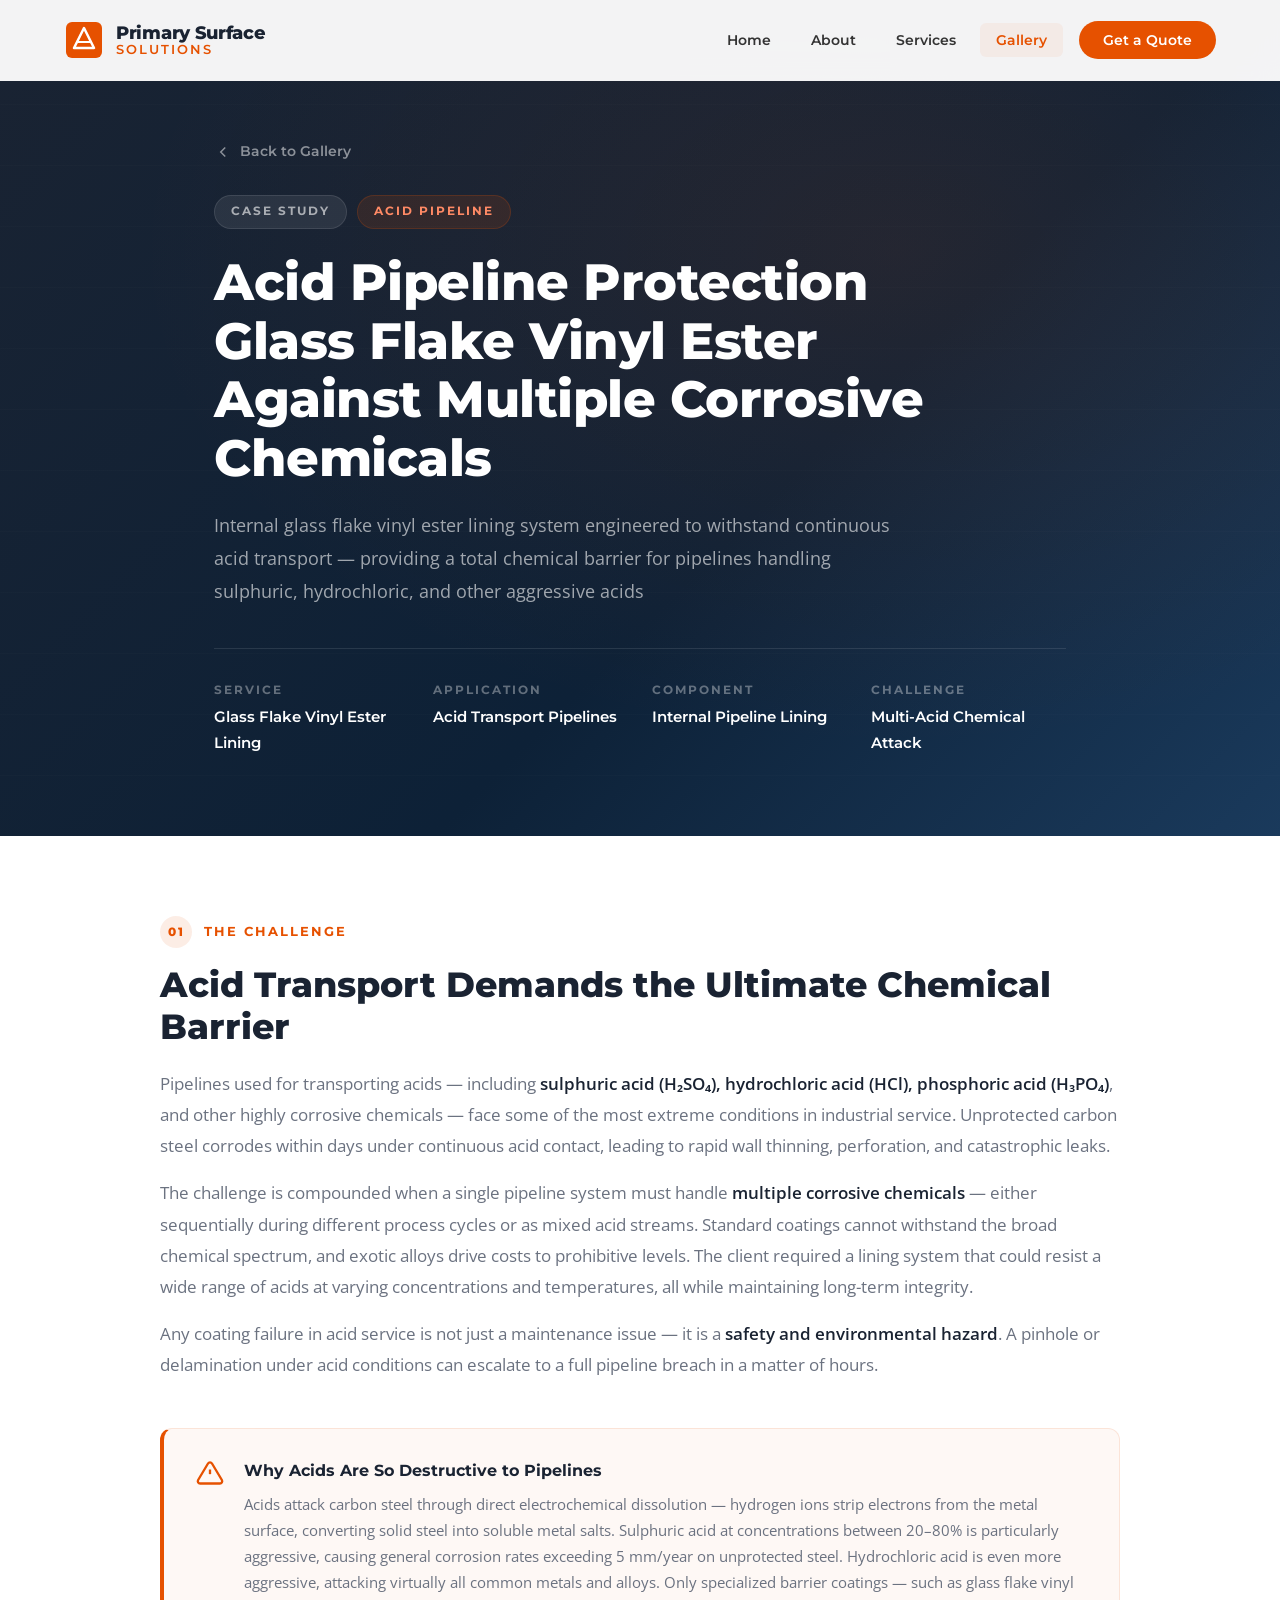
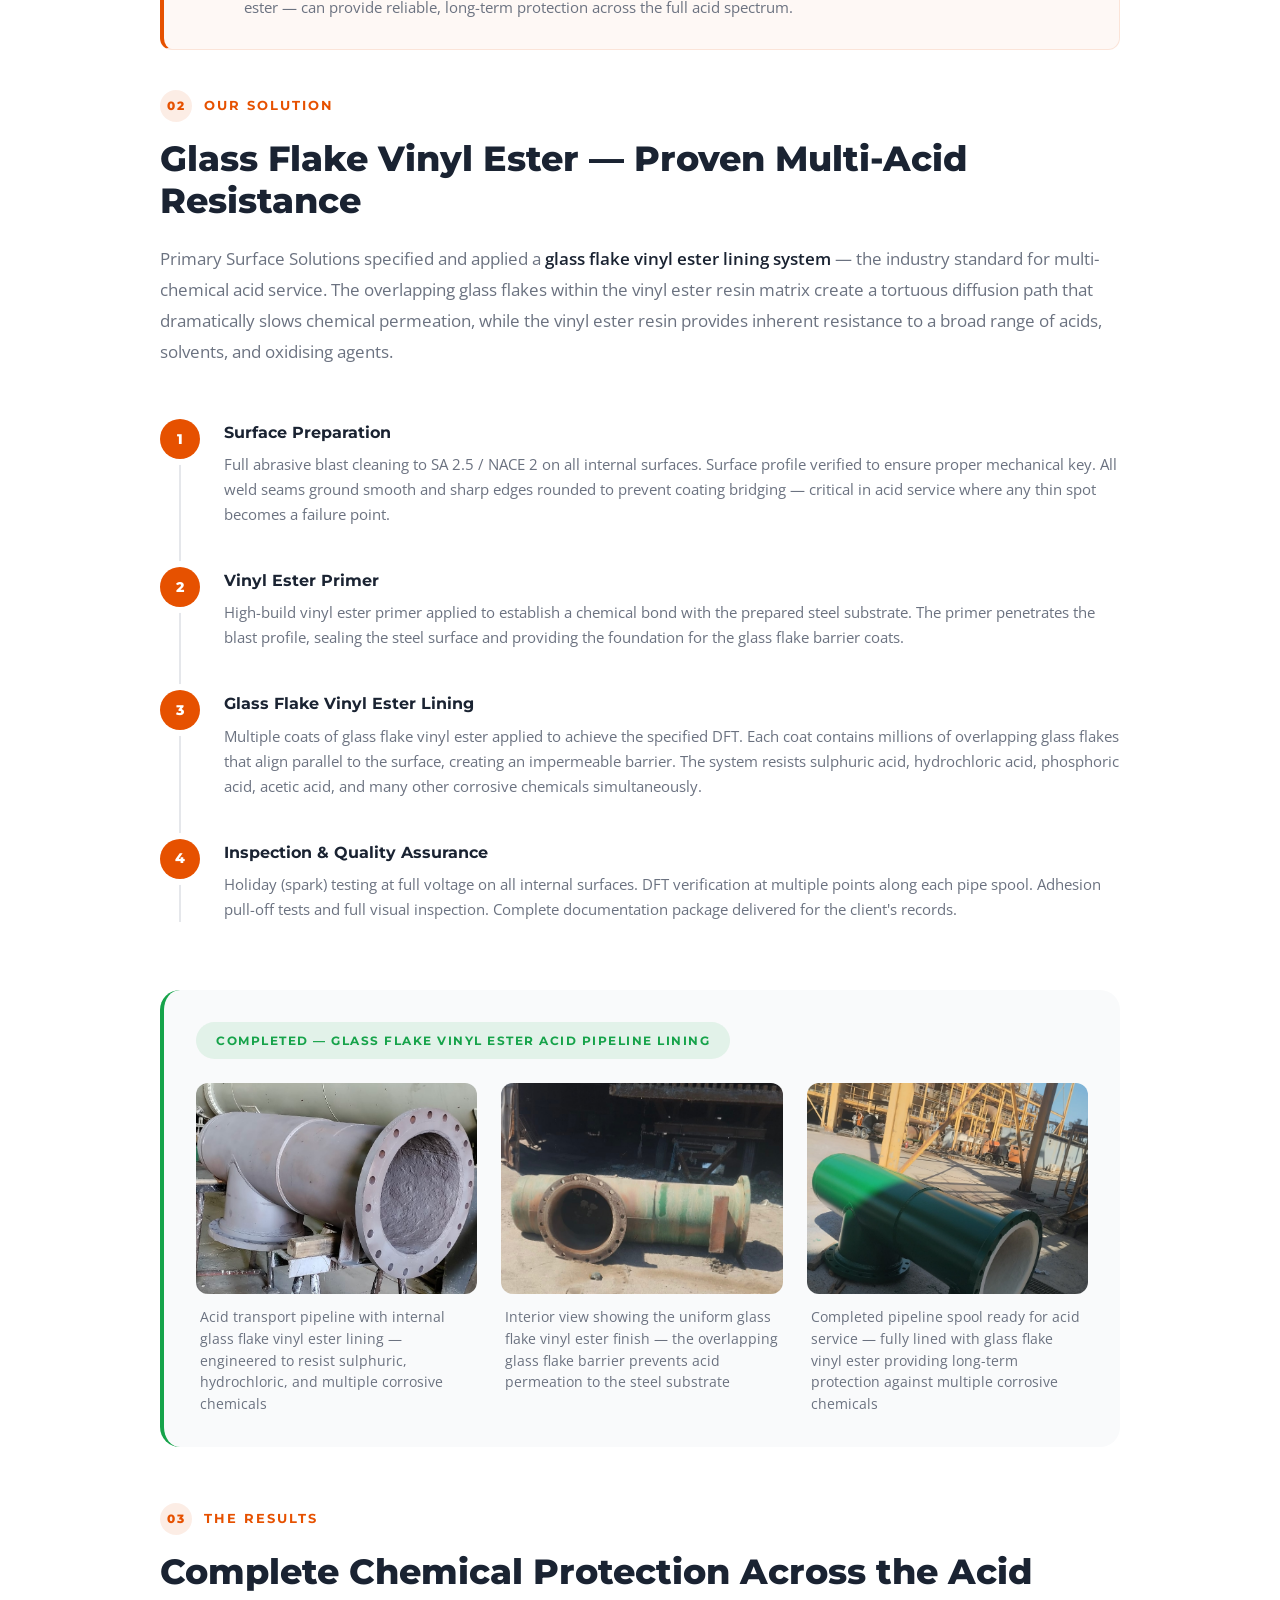
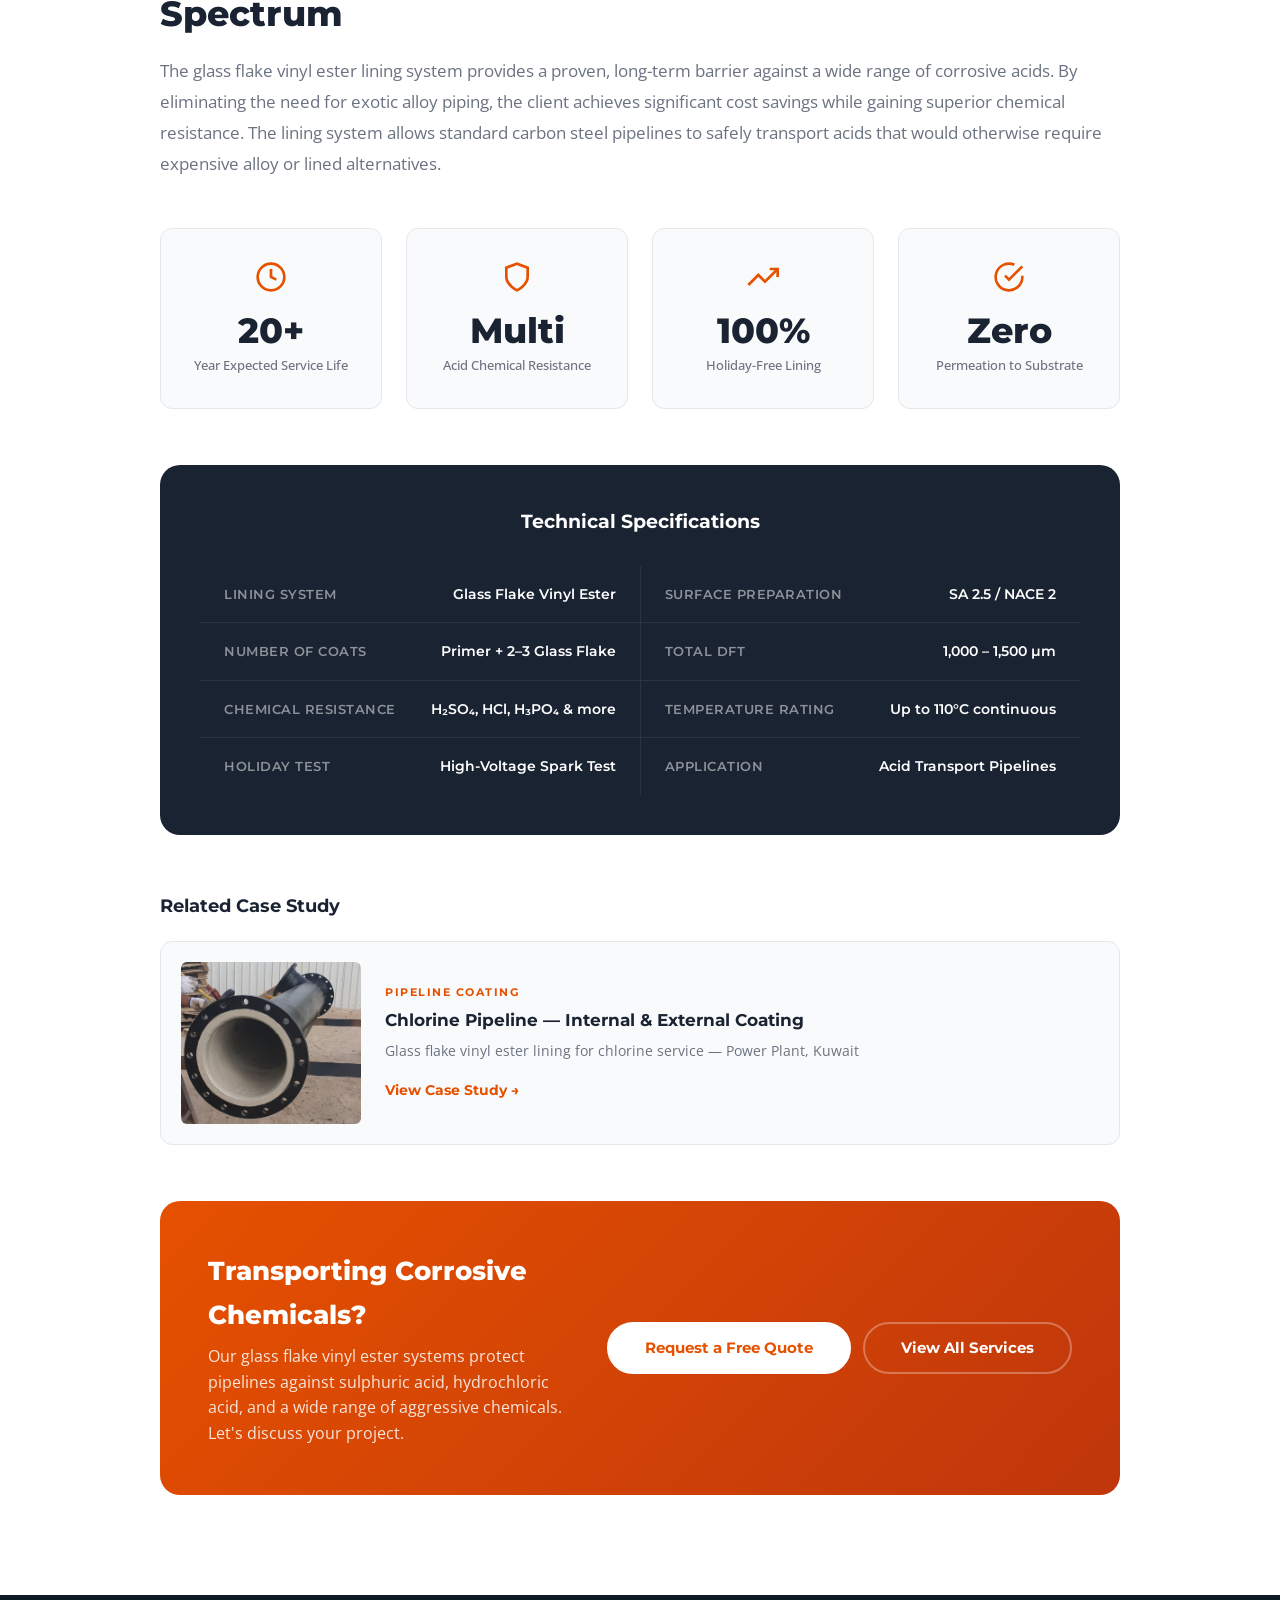
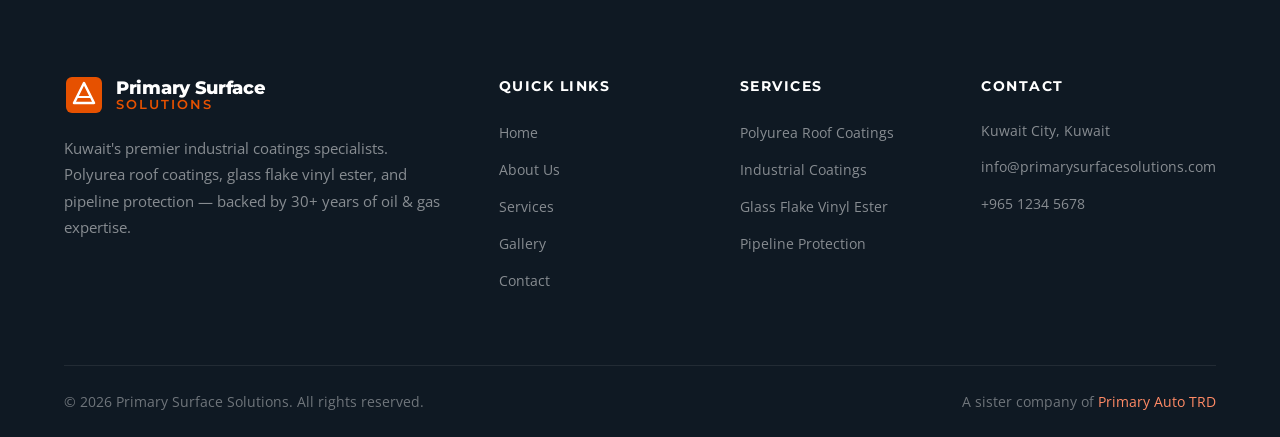
==== case-study-acid-pipeline.html @ 52042143 "feat: Add acid pipeline case study — GFVE vs multiple corrosive chemicals New case study page for gl" ====
<!DOCTYPE html>
<html lang="en">
<head>
    <meta charset="UTF-8">
    <meta name="viewport" content="width=device-width, initial-scale=1.0">
    <meta name="description" content="Case Study: Glass Flake Vinyl Ester lining for acid transport pipelines — protection against multiple corrosive chemicals by Primary Surface Solutions.">
    <title>Case Study: Acid Pipeline — Glass Flake Vinyl Ester | Primary Surface Solutions</title>
    <link rel="preconnect" href="https://fonts.googleapis.com">
    <link rel="preconnect" href="https://fonts.gstatic.com" crossorigin>
    <link href="https://fonts.googleapis.com/css2?family=Montserrat:wght@400;600;700;800&family=Open+Sans:wght@400;500;600&display=swap" rel="stylesheet">
    <link rel="stylesheet" href="css/style.css">
    <link rel="stylesheet" href="css/case-study.css">
</head>
<body>

    <!-- ========== NAVIGATION ========== -->
    <header id="header" class="header header--scrolled">
        <div class="container header__inner">
            <a href="index.html" class="logo" aria-label="Primary Surface Solutions Home">
                <svg class="logo__icon" viewBox="0 0 40 40" width="40" height="40" xmlns="http://www.w3.org/2000/svg">
                    <rect x="2" y="2" width="36" height="36" rx="6" fill="#E65100"/>
                    <path d="M10 28 L20 8 L30 28 Z" fill="none" stroke="#fff" stroke-width="2.5" stroke-linejoin="round"/>
                    <line x1="14" y1="22" x2="26" y2="22" stroke="#fff" stroke-width="2"/>
                </svg>
                <div class="logo__text">
                    <span class="logo__name">Primary Surface</span>
                    <span class="logo__tagline">Solutions</span>
                </div>
            </a>
            <nav class="nav" id="nav" aria-label="Main navigation">
                <ul class="nav__list">
                    <li><a href="index.html" class="nav__link">Home</a></li>
                    <li><a href="index.html#about" class="nav__link">About</a></li>
                    <li><a href="index.html#services" class="nav__link">Services</a></li>
                    <li><a href="index.html#gallery" class="nav__link active">Gallery</a></li>
                    <li><a href="index.html#contact" class="nav__link nav__link--cta">Get a Quote</a></li>
                </ul>
            </nav>
            <button class="hamburger" id="hamburger" aria-label="Toggle navigation" aria-expanded="false">
                <span></span><span></span><span></span>
            </button>
        </div>
    </header>

    <!-- ========== CASE STUDY HERO ========== -->
    <section class="cs-hero">
        <div class="cs-hero__overlay"></div>
        <div class="container cs-hero__content">
            <a href="index.html#gallery" class="cs-hero__back">
                <svg viewBox="0 0 24 24" width="18" height="18" fill="none" stroke="currentColor" stroke-width="2"><polyline points="15 18 9 12 15 6"/></svg>
                Back to Gallery
            </a>
            <div class="cs-hero__meta">
                <span class="cs-hero__tag">Case Study</span>
                <span class="cs-hero__tag cs-hero__tag--accent">Acid Pipeline</span>
            </div>
            <h1 class="cs-hero__title">Acid Pipeline Protection<br>Glass Flake Vinyl Ester<br>Against Multiple Corrosive Chemicals</h1>
            <p class="cs-hero__subtitle">Internal glass flake vinyl ester lining system engineered to withstand continuous acid transport — providing a total chemical barrier for pipelines handling sulphuric, hydrochloric, and other aggressive acids</p>
            <div class="cs-hero__details">
                <div class="cs-hero__detail">
                    <span class="cs-hero__detail-label">Service</span>
                    <span class="cs-hero__detail-value">Glass Flake Vinyl Ester Lining</span>
                </div>
                <div class="cs-hero__detail">
                    <span class="cs-hero__detail-label">Application</span>
                    <span class="cs-hero__detail-value">Acid Transport Pipelines</span>
                </div>
                <div class="cs-hero__detail">
                    <span class="cs-hero__detail-label">Component</span>
                    <span class="cs-hero__detail-value">Internal Pipeline Lining</span>
                </div>
                <div class="cs-hero__detail">
                    <span class="cs-hero__detail-label">Challenge</span>
                    <span class="cs-hero__detail-value">Multi-Acid Chemical Attack</span>
                </div>
            </div>
        </div>
    </section>

    <!-- ========== CASE STUDY CONTENT ========== -->
    <section class="cs-section">
        <div class="container">
            <div class="cs-content">

                <!-- Challenge -->
                <div class="cs-block">
                    <div class="cs-block__label">
                        <span class="cs-block__number">01</span>
                        The Challenge
                    </div>
                    <h2 class="cs-block__title">Acid Transport Demands the Ultimate Chemical Barrier</h2>
                    <p class="cs-block__text">Pipelines used for transporting acids — including <strong>sulphuric acid (H₂SO₄), hydrochloric acid (HCl), phosphoric acid (H₃PO₄)</strong>, and other highly corrosive chemicals — face some of the most extreme conditions in industrial service. Unprotected carbon steel corrodes within days under continuous acid contact, leading to rapid wall thinning, perforation, and catastrophic leaks.</p>
                    <p class="cs-block__text">The challenge is compounded when a single pipeline system must handle <strong>multiple corrosive chemicals</strong> — either sequentially during different process cycles or as mixed acid streams. Standard coatings cannot withstand the broad chemical spectrum, and exotic alloys drive costs to prohibitive levels. The client required a lining system that could resist a wide range of acids at varying concentrations and temperatures, all while maintaining long-term integrity.</p>
                    <p class="cs-block__text">Any coating failure in acid service is not just a maintenance issue — it is a <strong>safety and environmental hazard</strong>. A pinhole or delamination under acid conditions can escalate to a full pipeline breach in a matter of hours.</p>
                </div>

                <!-- Callout -->
                <div class="cs-callout">
                    <div class="cs-callout__icon">
                        <svg viewBox="0 0 24 24" width="28" height="28" fill="none" stroke="#E65100" stroke-width="2">
                            <path d="M10.29 3.86L1.82 18a2 2 0 0 0 1.71 3h16.94a2 2 0 0 0 1.71-3L13.71 3.86a2 2 0 0 0-3.42 0z"/>
                            <line x1="12" y1="9" x2="12" y2="13"/><line x1="12" y1="17" x2="12.01" y2="17"/>
                        </svg>
                    </div>
                    <div>
                        <strong>Why Acids Are So Destructive to Pipelines</strong>
                        <p>Acids attack carbon steel through direct electrochemical dissolution — hydrogen ions strip electrons from the metal surface, converting solid steel into soluble metal salts. Sulphuric acid at concentrations between 20–80% is particularly aggressive, causing general corrosion rates exceeding 5 mm/year on unprotected steel. Hydrochloric acid is even more aggressive, attacking virtually all common metals and alloys. Only specialized barrier coatings — such as glass flake vinyl ester — can provide reliable, long-term protection across the full acid spectrum.</p>
                    </div>
                </div>

                <!-- Solution -->
                <div class="cs-block">
                    <div class="cs-block__label">
                        <span class="cs-block__number">02</span>
                        Our Solution
                    </div>
                    <h2 class="cs-block__title">Glass Flake Vinyl Ester — Proven Multi-Acid Resistance</h2>
                    <p class="cs-block__text">Primary Surface Solutions specified and applied a <strong>glass flake vinyl ester lining system</strong> — the industry standard for multi-chemical acid service. The overlapping glass flakes within the vinyl ester resin matrix create a tortuous diffusion path that dramatically slows chemical permeation, while the vinyl ester resin provides inherent resistance to a broad range of acids, solvents, and oxidising agents.</p>

                    <div class="cs-process">
                        <div class="cs-process__step">
                            <div class="cs-process__number">1</div>
                            <div>
                                <h4>Surface Preparation</h4>
                                <p>Full abrasive blast cleaning to SA 2.5 / NACE 2 on all internal surfaces. Surface profile verified to ensure proper mechanical key. All weld seams ground smooth and sharp edges rounded to prevent coating bridging — critical in acid service where any thin spot becomes a failure point.</p>
                            </div>
                        </div>
                        <div class="cs-process__step">
                            <div class="cs-process__number">2</div>
                            <div>
                                <h4>Vinyl Ester Primer</h4>
                                <p>High-build vinyl ester primer applied to establish a chemical bond with the prepared steel substrate. The primer penetrates the blast profile, sealing the steel surface and providing the foundation for the glass flake barrier coats.</p>
                            </div>
                        </div>
                        <div class="cs-process__step">
                            <div class="cs-process__number">3</div>
                            <div>
                                <h4>Glass Flake Vinyl Ester Lining</h4>
                                <p>Multiple coats of glass flake vinyl ester applied to achieve the specified DFT. Each coat contains millions of overlapping glass flakes that align parallel to the surface, creating an impermeable barrier. The system resists sulphuric acid, hydrochloric acid, phosphoric acid, acetic acid, and many other corrosive chemicals simultaneously.</p>
                            </div>
                        </div>
                        <div class="cs-process__step">
                            <div class="cs-process__number">4</div>
                            <div>
                                <h4>Inspection &amp; Quality Assurance</h4>
                                <p>Holiday (spark) testing at full voltage on all internal surfaces. DFT verification at multiple points along each pipe spool. Adhesion pull-off tests and full visual inspection. Complete documentation package delivered for the client's records.</p>
                            </div>
                        </div>
                    </div>
                </div>

                <!-- Project Photos -->
                <div class="cs-photos cs-photos--after">
                    <div class="cs-photos__header">
                        <span class="cs-photos__badge cs-photos__badge--after">Completed — Glass Flake Vinyl Ester Acid Pipeline Lining</span>
                    </div>
                    <div class="cs-photos__grid cs-photos__grid--3">
                        <figure class="cs-photo">
                            <div class="cs-photo__frame">
                                <img src="images/APL1.jpeg" alt="Acid pipeline with internal glass flake vinyl ester lining for multi-acid chemical transport" loading="lazy">
                            </div>
                            <figcaption>Acid transport pipeline with internal glass flake vinyl ester lining — engineered to resist sulphuric, hydrochloric, and multiple corrosive chemicals</figcaption>
                        </figure>
                        <figure class="cs-photo">
                            <div class="cs-photo__frame">
                                <img src="images/APL2.jpeg" alt="Interior view of acid pipeline showing uniform glass flake vinyl ester coating coverage" loading="lazy">
                            </div>
                            <figcaption>Interior view showing the uniform glass flake vinyl ester finish — the overlapping glass flake barrier prevents acid permeation to the steel substrate</figcaption>
                        </figure>
                        <figure class="cs-photo">
                            <div class="cs-photo__frame">
                                <img src="images/APL3.jpeg" alt="Completed acid pipeline spool with glass flake vinyl ester lining ready for service" loading="lazy">
                            </div>
                            <figcaption>Completed pipeline spool ready for acid service — fully lined with glass flake vinyl ester providing long-term protection against multiple corrosive chemicals</figcaption>
                        </figure>
                    </div>
                </div>

                <!-- Results -->
                <div class="cs-block">
                    <div class="cs-block__label">
                        <span class="cs-block__number">03</span>
                        The Results
                    </div>
                    <h2 class="cs-block__title">Complete Chemical Protection Across the Acid Spectrum</h2>
                    <p class="cs-block__text">The glass flake vinyl ester lining system provides a proven, long-term barrier against a wide range of corrosive acids. By eliminating the need for exotic alloy piping, the client achieves significant cost savings while gaining superior chemical resistance. The lining system allows standard carbon steel pipelines to safely transport acids that would otherwise require expensive alloy or lined alternatives.</p>
                </div>

                <div class="cs-results">
                    <div class="cs-result">
                        <div class="cs-result__icon">
                            <svg viewBox="0 0 24 24" width="32" height="32" fill="none" stroke="#E65100" stroke-width="2">
                                <circle cx="12" cy="12" r="10"/><polyline points="12 6 12 12 16 14"/>
                            </svg>
                        </div>
                        <div class="cs-result__number">20+</div>
                        <div class="cs-result__label">Year Expected Service Life</div>
                    </div>
                    <div class="cs-result">
                        <div class="cs-result__icon">
                            <svg viewBox="0 0 24 24" width="32" height="32" fill="none" stroke="#E65100" stroke-width="2">
                                <path d="M12 22s8-4 8-10V5l-8-3-8 3v7c0 6 8 10 8 10z"/>
                            </svg>
                        </div>
                        <div class="cs-result__number">Multi</div>
                        <div class="cs-result__label">Acid Chemical Resistance</div>
                    </div>
                    <div class="cs-result">
                        <div class="cs-result__icon">
                            <svg viewBox="0 0 24 24" width="32" height="32" fill="none" stroke="#E65100" stroke-width="2">
                                <polyline points="23 6 13.5 15.5 8.5 10.5 1 18"/><polyline points="17 6 23 6 23 12"/>
                            </svg>
                        </div>
                        <div class="cs-result__number">100%</div>
                        <div class="cs-result__label">Holiday-Free Lining</div>
                    </div>
                    <div class="cs-result">
                        <div class="cs-result__icon">
                            <svg viewBox="0 0 24 24" width="32" height="32" fill="none" stroke="#E65100" stroke-width="2">
                                <path d="M22 11.08V12a10 10 0 1 1-5.93-9.14"/><polyline points="22 4 12 14.01 9 11.01"/>
                            </svg>
                        </div>
                        <div class="cs-result__number">Zero</div>
                        <div class="cs-result__label">Permeation to Substrate</div>
                    </div>
                </div>

                <!-- Technical Specs -->
                <div class="cs-specs">
                    <h3 class="cs-specs__title">Technical Specifications</h3>
                    <div class="cs-specs__grid">
                        <div class="cs-specs__item">
                            <span class="cs-specs__label">Lining System</span>
                            <span class="cs-specs__value">Glass Flake Vinyl Ester</span>
                        </div>
                        <div class="cs-specs__item">
                            <span class="cs-specs__label">Surface Preparation</span>
                            <span class="cs-specs__value">SA 2.5 / NACE 2</span>
                        </div>
                        <div class="cs-specs__item">
                            <span class="cs-specs__label">Number of Coats</span>
                            <span class="cs-specs__value">Primer + 2–3 Glass Flake</span>
                        </div>
                        <div class="cs-specs__item">
                            <span class="cs-specs__label">Total DFT</span>
                            <span class="cs-specs__value">1,000 – 1,500 μm</span>
                        </div>
                        <div class="cs-specs__item">
                            <span class="cs-specs__label">Chemical Resistance</span>
                            <span class="cs-specs__value">H₂SO₄, HCl, H₃PO₄ &amp; more</span>
                        </div>
                        <div class="cs-specs__item">
                            <span class="cs-specs__label">Temperature Rating</span>
                            <span class="cs-specs__value">Up to 110°C continuous</span>
                        </div>
                        <div class="cs-specs__item">
                            <span class="cs-specs__label">Holiday Test</span>
                            <span class="cs-specs__value">High-Voltage Spark Test</span>
                        </div>
                        <div class="cs-specs__item">
                            <span class="cs-specs__label">Application</span>
                            <span class="cs-specs__value">Acid Transport Pipelines</span>
                        </div>
                    </div>
                </div>

                <!-- Related Case Study -->
                <div class="cs-related">
                    <h3 class="cs-related__title">Related Case Study</h3>
                    <a href="case-study-chlorine-pipeline.html" class="cs-related__card">
                        <div class="cs-related__image">
                            <img src="images/PL1.jpeg" alt="Chlorine Pipeline case study" loading="lazy">
                        </div>
                        <div class="cs-related__info">
                            <span class="cs-related__tag">Pipeline Coating</span>
                            <h4>Chlorine Pipeline — Internal &amp; External Coating</h4>
                            <p>Glass flake vinyl ester lining for chlorine service — Power Plant, Kuwait</p>
                            <span class="gallery__read-more">View Case Study →</span>
                        </div>
                    </a>
                </div>

                <!-- CTA -->
                <div class="cs-cta">
                    <div class="cs-cta__content">
                        <h3>Transporting Corrosive Chemicals?</h3>
                        <p>Our glass flake vinyl ester systems protect pipelines against sulphuric acid, hydrochloric acid, and a wide range of aggressive chemicals. Let's discuss your project.</p>
                    </div>
                    <div class="cs-cta__actions">
                        <a href="index.html#contact" class="btn btn--primary">Request a Free Quote</a>
                        <a href="index.html#services" class="btn btn--outline-dark">View All Services</a>
                    </div>
                </div>

            </div>
        </div>
    </section>

    <!-- ========== FOOTER ========== -->
    <footer class="footer">
        <div class="container">
            <div class="footer__grid">
                <div class="footer__brand">
                    <a href="index.html" class="logo logo--light">
                        <svg class="logo__icon" viewBox="0 0 40 40" width="40" height="40" xmlns="http://www.w3.org/2000/svg">
                            <rect x="2" y="2" width="36" height="36" rx="6" fill="#E65100"/>
                            <path d="M10 28 L20 8 L30 28 Z" fill="none" stroke="#fff" stroke-width="2.5" stroke-linejoin="round"/>
                            <line x1="14" y1="22" x2="26" y2="22" stroke="#fff" stroke-width="2"/>
                        </svg>
                        <div class="logo__text">
                            <span class="logo__name">Primary Surface</span>
                            <span class="logo__tagline">Solutions</span>
                        </div>
                    </a>
                    <p class="footer__desc">Kuwait's premier industrial coatings specialists. Polyurea roof coatings, glass flake vinyl ester, and pipeline protection — backed by 30+ years of oil &amp; gas expertise.</p>
                </div>
                <div class="footer__links">
                    <h4 class="footer__heading">Quick Links</h4>
                    <ul>
                        <li><a href="index.html">Home</a></li>
                        <li><a href="index.html#about">About Us</a></li>
                        <li><a href="index.html#services">Services</a></li>
                        <li><a href="index.html#gallery">Gallery</a></li>
                        <li><a href="index.html#contact">Contact</a></li>
                    </ul>
                </div>
                <div class="footer__links">
                    <h4 class="footer__heading">Services</h4>
                    <ul>
                        <li><a href="index.html#services">Polyurea Roof Coatings</a></li>
                        <li><a href="index.html#services">Industrial Coatings</a></li>
                        <li><a href="index.html#services">Glass Flake Vinyl Ester</a></li>
                        <li><a href="index.html#services">Pipeline Protection</a></li>
                    </ul>
                </div>
                <div class="footer__links">
                    <h4 class="footer__heading">Contact</h4>
                    <ul>
                        <li>Kuwait City, Kuwait</li>
                        <li><a href="mailto:info@primarysurfacesolutions.com">info@primarysurfacesolutions.com</a></li>
                        <li><a href="tel:+96512345678">+965 1234 5678</a></li>
                    </ul>
                </div>
            </div>
            <div class="footer__bottom">
                <p>&copy; 2026 Primary Surface Solutions. All rights reserved.</p>
                <p>A sister company of <a href="https://primaryautotrd.com" target="_blank" rel="noopener">Primary Auto TRD</a></p>
            </div>
        </div>
    </footer>

    <button class="back-to-top" id="backToTop" aria-label="Back to top">
        <svg viewBox="0 0 24 24" width="24" height="24" fill="none" stroke="currentColor" stroke-width="2.5"><polyline points="18 15 12 9 6 15"/></svg>
    </button>

    <script src="js/main.js"></script>
    <script src="js/case-study.js"></script>
</body>
</html>
---- css/style.css ----
/* ============================================
   PRIMARY SURFACE SOLUTIONS — Main Stylesheet
   ============================================ */

/* ---------- CSS Custom Properties ---------- */
:root {
    --color-primary: #E65100;
    --color-primary-dark: #BF360C;
    --color-primary-light: #FF8A65;
    --color-dark: #1a2332;
    --color-dark-alt: #0f1923;
    --color-text: #333;
    --color-text-light: #6b7280;
    --color-white: #ffffff;
    --color-gray-50: #f9fafb;
    --color-gray-100: #f3f4f6;
    --color-gray-200: #e5e7eb;
    --color-gray-800: #1f2937;

    --font-heading: 'Montserrat', -apple-system, BlinkMacSystemFont, 'Segoe UI', sans-serif;
    --font-body: 'Open Sans', -apple-system, BlinkMacSystemFont, 'Segoe UI', sans-serif;

    --shadow-sm: 0 1px 3px rgba(0,0,0,0.08);
    --shadow-md: 0 4px 20px rgba(0,0,0,0.1);
    --shadow-lg: 0 10px 40px rgba(0,0,0,0.12);
    --shadow-xl: 0 20px 60px rgba(0,0,0,0.15);

    --radius-sm: 6px;
    --radius-md: 12px;
    --radius-lg: 20px;

    --transition: 0.3s cubic-bezier(0.4, 0, 0.2, 1);
}

/* ---------- Reset & Base ---------- */
*,
*::before,
*::after {
    margin: 0;
    padding: 0;
    box-sizing: border-box;
}

html {
    scroll-behavior: smooth;
    scroll-padding-top: 80px;
}

body {
    font-family: var(--font-body);
    color: var(--color-text);
    line-height: 1.7;
    background: var(--color-white);
    -webkit-font-smoothing: antialiased;
    -moz-osx-font-smoothing: grayscale;
}

img {
    max-width: 100%;
    display: block;
}

a {
    color: var(--color-primary);
    text-decoration: none;
    transition: color var(--transition);
}

a:hover {
    color: var(--color-primary-dark);
}

ul {
    list-style: none;
}

.container {
    max-width: 1200px;
    margin: 0 auto;
    padding: 0 24px;
}

.section {
    padding: 100px 0;
}

.section--dark {
    background: var(--color-dark);
    color: var(--color-white);
}

.section--gray {
    background: var(--color-gray-50);
}

/* ---------- Section Headers ---------- */
.section__label {
    font-family: var(--font-heading);
    font-size: 0.85rem;
    font-weight: 700;
    letter-spacing: 3px;
    text-transform: uppercase;
    color: var(--color-primary);
    margin-bottom: 12px;
}

.section__label--light {
    color: var(--color-primary-light);
}

.section__title {
    font-family: var(--font-heading);
    font-size: clamp(1.8rem, 4vw, 2.8rem);
    font-weight: 800;
    line-height: 1.2;
    color: var(--color-dark);
    margin-bottom: 16px;
}

.section__title--light {
    color: var(--color-white);
}

.section__desc {
    font-size: 1.1rem;
    color: var(--color-text-light);
    max-width: 600px;
}

.section__desc--light {
    color: rgba(255,255,255,0.7);
}

.section__header--center {
    text-align: center;
    margin-bottom: 60px;
}

.section__header--center .section__desc {
    margin: 0 auto;
}

/* ==========================================
   HEADER / NAVIGATION
   ========================================== */
.header {
    position: fixed;
    top: 0;
    left: 0;
    right: 0;
    z-index: 1000;
    background: rgba(255,255,255,0.95);
    backdrop-filter: blur(12px);
    -webkit-backdrop-filter: blur(12px);
    border-bottom: 1px solid transparent;
    transition: all var(--transition);
}

.header--scrolled {
    background: rgba(255,255,255,0.98);
    border-bottom-color: var(--color-gray-200);
    box-shadow: var(--shadow-sm);
}

.header__inner {
    display: flex;
    align-items: center;
    justify-content: space-between;
    height: 80px;
}

/* Logo */
.logo {
    display: flex;
    align-items: center;
    gap: 12px;
    text-decoration: none;
}

.logo__text {
    display: flex;
    flex-direction: column;
    line-height: 1.1;
}

.logo__name {
    font-family: var(--font-heading);
    font-weight: 800;
    font-size: 1.15rem;
    color: var(--color-dark);
    letter-spacing: -0.3px;
}

.logo__tagline {
    font-family: var(--font-heading);
    font-weight: 600;
    font-size: 0.8rem;
    color: var(--color-primary);
    letter-spacing: 2px;
    text-transform: uppercase;
}

.logo--light .logo__name {
    color: var(--color-white);
}

/* Nav */
.nav__list {
    display: flex;
    align-items: center;
    gap: 8px;
}

.nav__link {
    font-family: var(--font-heading);
    font-size: 0.88rem;
    font-weight: 600;
    color: var(--color-text);
    padding: 8px 16px;
    border-radius: var(--radius-sm);
    transition: all var(--transition);
}

.nav__link:hover,
.nav__link.active {
    color: var(--color-primary);
    background: rgba(230, 81, 0, 0.06);
}

.nav__link--cta {
    background: var(--color-primary);
    color: var(--color-white) !important;
    padding: 10px 24px;
    border-radius: 50px;
    margin-left: 8px;
}

.nav__link--cta:hover {
    background: var(--color-primary-dark);
    transform: translateY(-1px);
    box-shadow: 0 4px 16px rgba(230, 81, 0, 0.35);
}

/* Hamburger */
.hamburger {
    display: none;
    flex-direction: column;
    gap: 5px;
    background: none;
    border: none;
    cursor: pointer;
    padding: 8px;
    z-index: 1001;
}

.hamburger span {
    width: 24px;
    height: 2.5px;
    background: var(--color-dark);
    border-radius: 2px;
    transition: all var(--transition);
}

.hamburger.active span:nth-child(1) {
    transform: rotate(45deg) translate(5px, 5px);
}

.hamburger.active span:nth-child(2) {
    opacity: 0;
}

.hamburger.active span:nth-child(3) {
    transform: rotate(-45deg) translate(5px, -5px);
}

/* ==========================================
   HERO
   ========================================== */
.hero {
    position: relative;
    min-height: 100vh;
    display: flex;
    align-items: center;
    background:
        linear-gradient(135deg, var(--color-dark) 0%, #0d2137 50%, #1a3a5c 100%);
    overflow: hidden;
}

.hero::before {
    content: '';
    position: absolute;
    top: 0;
    left: 0;
    right: 0;
    bottom: 0;
    background:
        radial-gradient(ellipse at 20% 80%, rgba(230, 81, 0, 0.15) 0%, transparent 50%),
        radial-gradient(ellipse at 80% 20%, rgba(26, 58, 92, 0.3) 0%, transparent 50%);
    z-index: 1;
}

/* Geometric pattern overlay */
.hero__overlay {
    position: absolute;
    top: 0;
    left: 0;
    right: 0;
    bottom: 0;
    background-image:
        linear-gradient(30deg, rgba(255,255,255,0.02) 12%, transparent 12.5%, transparent 87%, rgba(255,255,255,0.02) 87.5%),
        linear-gradient(150deg, rgba(255,255,255,0.02) 12%, transparent 12.5%, transparent 87%, rgba(255,255,255,0.02) 87.5%),
        linear-gradient(30deg, rgba(255,255,255,0.02) 12%, transparent 12.5%, transparent 87%, rgba(255,255,255,0.02) 87.5%),
        linear-gradient(150deg, rgba(255,255,255,0.02) 12%, transparent 12.5%, transparent 87%, rgba(255,255,255,0.02) 87.5%);
    background-size: 80px 140px;
    background-position: 0 0, 0 0, 40px 70px, 40px 70px;
    z-index: 1;
}

.hero__content {
    position: relative;
    z-index: 2;
    padding: 120px 0 80px;
    max-width: 800px;
}

.hero__badge {
    display: inline-block;
    font-family: var(--font-heading);
    font-size: 0.78rem;
    font-weight: 700;
    letter-spacing: 2px;
    text-transform: uppercase;
    color: var(--color-primary-light);
    background: rgba(230, 81, 0, 0.12);
    padding: 8px 20px;
    border-radius: 50px;
    border: 1px solid rgba(230, 81, 0, 0.2);
    margin-bottom: 32px;
}

.hero__title {
    font-family: var(--font-heading);
    font-size: clamp(2.5rem, 6vw, 4.2rem);
    font-weight: 800;
    color: var(--color-white);
    line-height: 1.1;
    margin-bottom: 24px;
    letter-spacing: -1px;
}

.hero__subtitle {
    font-size: clamp(1rem, 2vw, 1.2rem);
    color: rgba(255,255,255,0.7);
    line-height: 1.8;
    margin-bottom: 40px;
    max-width: 600px;
}

.hero__actions {
    display: flex;
    gap: 16px;
    flex-wrap: wrap;
    margin-bottom: 60px;
}

.hero__stats {
    display: flex;
    gap: 48px;
    padding-top: 40px;
    border-top: 1px solid rgba(255,255,255,0.1);
}

.hero__stat {
    display: flex;
    flex-direction: column;
}

.hero__stat-number {
    font-family: var(--font-heading);
    font-size: 2.2rem;
    font-weight: 800;
    color: var(--color-primary-light);
}

.hero__stat-label {
    font-size: 0.85rem;
    color: rgba(255,255,255,0.5);
    font-weight: 500;
}

/* ==========================================
   BUTTONS
   ========================================== */
.btn {
    display: inline-flex;
    align-items: center;
    gap: 10px;
    font-family: var(--font-heading);
    font-size: 0.95rem;
    font-weight: 700;
    padding: 16px 36px;
    border: 2px solid transparent;
    border-radius: 50px;
    cursor: pointer;
    transition: all var(--transition);
    text-decoration: none;
    line-height: 1;
}

.btn--primary {
    background: var(--color-primary);
    color: var(--color-white);
    border-color: var(--color-primary);
}

.btn--primary:hover {
    background: var(--color-primary-dark);
    border-color: var(--color-primary-dark);
    color: var(--color-white);
    transform: translateY(-2px);
    box-shadow: 0 8px 30px rgba(230, 81, 0, 0.4);
}

.btn--outline {
    background: transparent;
    color: var(--color-white);
    border-color: rgba(255,255,255,0.3);
}

.btn--outline:hover {
    background: rgba(255,255,255,0.1);
    border-color: rgba(255,255,255,0.6);
    color: var(--color-white);
}

.btn--full {
    width: 100%;
    justify-content: center;
}

/* ==========================================
   ABOUT
   ========================================== */
.about__grid {
    display: grid;
    grid-template-columns: 1fr 1fr;
    gap: 80px;
    align-items: center;
}

.about__image-wrap {
    position: relative;
}

.about__image {
    width: 100%;
    aspect-ratio: 4/5;
    border-radius: var(--radius-lg);
    background:
        linear-gradient(135deg, #1a3a5c 0%, #0d2137 100%);
    background-size: cover;
    background-position: center;
    position: relative;
    overflow: hidden;
}

/* Decorative industrial pattern on the image */
.about__image::after {
    content: '';
    position: absolute;
    top: 0;
    left: 0;
    right: 0;
    bottom: 0;
    background:
        repeating-linear-gradient(
            0deg,
            transparent,
            transparent 20px,
            rgba(230, 81, 0, 0.05) 20px,
            rgba(230, 81, 0, 0.05) 21px
        ),
        repeating-linear-gradient(
            90deg,
            transparent,
            transparent 20px,
            rgba(230, 81, 0, 0.05) 20px,
            rgba(230, 81, 0, 0.05) 21px
        );
}

/* Oil rig silhouette via CSS */
.about__image::before {
    content: '';
    position: absolute;
    bottom: 0;
    left: 50%;
    transform: translateX(-50%);
    width: 80%;
    height: 60%;
    background:
        linear-gradient(to top, rgba(230, 81, 0, 0.1), transparent);
    z-index: 1;
}

.about__experience-badge {
    position: absolute;
    bottom: -20px;
    right: -20px;
    background: var(--color-primary);
    color: var(--color-white);
    padding: 24px;
    border-radius: var(--radius-md);
    text-align: center;
    box-shadow: var(--shadow-lg);
}

.about__experience-number {
    display: block;
    font-family: var(--font-heading);
    font-size: 2.5rem;
    font-weight: 800;
    line-height: 1;
}

.about__experience-text {
    font-size: 0.85rem;
    font-weight: 600;
    opacity: 0.9;
    line-height: 1.3;
}

.about__text {
    color: var(--color-text-light);
    margin-bottom: 16px;
    font-size: 1.02rem;
}

.about__features {
    display: grid;
    grid-template-columns: 1fr 1fr;
    gap: 16px;
    margin-top: 32px;
}

.about__feature {
    display: flex;
    align-items: center;
    gap: 10px;
    font-family: var(--font-heading);
    font-size: 0.88rem;
    font-weight: 600;
    color: var(--color-dark);
}

/* ==========================================
   SERVICES
   ========================================== */
.services__grid {
    display: grid;
    grid-template-columns: repeat(2, 1fr);
    gap: 32px;
}

.service-card {
    background: rgba(255,255,255,0.05);
    border: 1px solid rgba(255,255,255,0.08);
    border-radius: var(--radius-md);
    padding: 40px;
    transition: all var(--transition);
    position: relative;
    overflow: hidden;
}

.service-card::before {
    content: '';
    position: absolute;
    top: 0;
    left: 0;
    right: 0;
    height: 3px;
    background: var(--color-primary);
    transform: scaleX(0);
    transform-origin: left;
    transition: transform var(--transition);
}

.service-card:hover {
    background: rgba(255,255,255,0.08);
    border-color: rgba(230, 81, 0, 0.2);
    transform: translateY(-4px);
    box-shadow: 0 20px 40px rgba(0,0,0,0.3);
}

.service-card:hover::before {
    transform: scaleX(1);
}

.service-card--featured {
    background: rgba(230, 81, 0, 0.08);
    border-color: rgba(230, 81, 0, 0.2);
}

.service-card__badge {
    position: absolute;
    top: 16px;
    right: 16px;
    font-family: var(--font-heading);
    font-size: 0.7rem;
    font-weight: 700;
    letter-spacing: 1px;
    text-transform: uppercase;
    background: var(--color-primary);
    color: var(--color-white);
    padding: 4px 14px;
    border-radius: 50px;
}

.service-card__icon {
    margin-bottom: 24px;
}

.service-card__title {
    font-family: var(--font-heading);
    font-size: 1.35rem;
    font-weight: 700;
    color: var(--color-white);
    margin-bottom: 16px;
}

.service-card__text {
    font-size: 0.95rem;
    color: rgba(255,255,255,0.65);
    margin-bottom: 20px;
    line-height: 1.7;
}

.service-card__list {
    display: flex;
    flex-direction: column;
    gap: 8px;
}

.service-card__list li {
    font-size: 0.88rem;
    color: rgba(255,255,255,0.7);
    padding-left: 20px;
    position: relative;
}

.service-card__list li::before {
    content: '';
    position: absolute;
    left: 0;
    top: 8px;
    width: 8px;
    height: 8px;
    border-radius: 50%;
    background: var(--color-primary);
}

/* ==========================================
   WHY CHOOSE US
   ========================================== */
.why__grid {
    display: grid;
    grid-template-columns: repeat(3, 1fr);
    gap: 32px;
}

.why__card {
    padding: 36px;
    border-radius: var(--radius-md);
    background: var(--color-white);
    border: 1px solid var(--color-gray-200);
    transition: all var(--transition);
}

.why__card:hover {
    border-color: var(--color-primary);
    box-shadow: var(--shadow-lg);
    transform: translateY(-4px);
}

.why__number {
    font-family: var(--font-heading);
    font-size: 3rem;
    font-weight: 800;
    color: var(--color-gray-100);
    line-height: 1;
    margin-bottom: 16px;
    transition: color var(--transition);
}

.why__card:hover .why__number {
    color: rgba(230, 81, 0, 0.15);
}

.why__card-title {
    font-family: var(--font-heading);
    font-size: 1.1rem;
    font-weight: 700;
    color: var(--color-dark);
    margin-bottom: 12px;
}

.why__card p {
    color: var(--color-text-light);
    font-size: 0.92rem;
    line-height: 1.7;
}

/* ==========================================
   GALLERY
   ========================================== */
.gallery__filters {
    display: flex;
    justify-content: center;
    gap: 12px;
    margin-bottom: 40px;
    flex-wrap: wrap;
}

.gallery__filter {
    font-family: var(--font-heading);
    font-size: 0.85rem;
    font-weight: 600;
    padding: 10px 24px;
    border: 2px solid var(--color-gray-200);
    border-radius: 50px;
    background: var(--color-white);
    color: var(--color-text-light);
    cursor: pointer;
    transition: all var(--transition);
}

.gallery__filter:hover,
.gallery__filter.active {
    border-color: var(--color-primary);
    color: var(--color-primary);
    background: rgba(230, 81, 0, 0.05);
}

.gallery__grid {
    display: grid;
    grid-template-columns: repeat(3, 1fr);
    gap: 24px;
}

.gallery__item {
    border-radius: var(--radius-md);
    overflow: hidden;
    background: var(--color-white);
    box-shadow: var(--shadow-sm);
    transition: all var(--transition);
    cursor: pointer;
}

.gallery__item:hover {
    transform: translateY(-6px);
    box-shadow: var(--shadow-lg);
}

.gallery__image {
    width: 100%;
    aspect-ratio: 4/3;
    background-size: cover;
    background-position: center;
    transition: transform 0.6s ease;
}

.gallery__item:hover .gallery__image {
    transform: scale(1.05);
}

/* Gallery placeholder images — industrial themed gradients */
.gallery__image--1 {
    background:
        linear-gradient(135deg, #1a3a5c 0%, #2d5a87 40%, #e65100 100%);
    background-image:
        radial-gradient(circle at 30% 60%, rgba(230,81,0,0.2) 0%, transparent 50%),
        linear-gradient(135deg, #1a3a5c 0%, #2d5a87 40%, #0d2137 100%);
}

.gallery__image--2 {
    background:
        linear-gradient(to right, #374151 0%, #6b7280 50%, #9ca3af 100%);
    background-image:
        repeating-linear-gradient(90deg, transparent, transparent 40px, rgba(230,81,0,0.1) 40px, rgba(230,81,0,0.1) 42px),
        linear-gradient(to right, #374151 0%, #4b5563 100%);
}

.gallery__image--3 {
    background:
        linear-gradient(180deg, #87CEEB 0%, #87CEEB 40%, #d4d4d4 40%, #e5e5e5 100%);
}

.gallery__image--4 {
    background:
        radial-gradient(circle at center, #4b5563 0%, #1f2937 100%);
}

.gallery__image--5 {
    background:
        linear-gradient(135deg, #92400e 0%, #d97706 50%, #f59e0b 100%);
}

.gallery__image--6 {
    background:
        linear-gradient(180deg, #60a5fa 0%, #60a5fa 30%, #e5e7eb 30%, #f3f4f6 100%);
}

.gallery__caption {
    padding: 20px;
}

.gallery__caption h4 {
    font-family: var(--font-heading);
    font-size: 1rem;
    font-weight: 700;
    color: var(--color-dark);
    margin-bottom: 4px;
}

.gallery__caption p {
    font-size: 0.85rem;
    color: var(--color-text-light);
}

/* Featured Gallery Item (Case Study) */
.gallery__item--featured {
    grid-column: 1 / -1;
    display: grid;
    grid-template-columns: 1.5fr 1fr;
    text-decoration: none;
    color: inherit;
    position: relative;
    border: 2px solid var(--color-primary);
}

.gallery__item--featured .gallery__image {
    aspect-ratio: 16/9;
}

.gallery__item--featured .gallery__caption {
    display: flex;
    flex-direction: column;
    justify-content: center;
    padding: 32px;
}

.gallery__item--featured .gallery__caption h4 {
    font-size: 1.25rem;
    margin-bottom: 8px;
}

.gallery__featured-badge {
    position: absolute;
    top: 16px;
    left: 16px;
    font-family: var(--font-heading);
    font-size: 0.7rem;
    font-weight: 700;
    letter-spacing: 1.5px;
    text-transform: uppercase;
    background: var(--color-primary);
    color: var(--color-white);
    padding: 5px 14px;
    border-radius: 50px;
    z-index: 2;
}

.gallery__read-more {
    display: inline-block;
    margin-top: 12px;
    font-family: var(--font-heading);
    font-size: 0.88rem;
    font-weight: 700;
    color: var(--color-primary);
    transition: color var(--transition);
}

.gallery__item--featured:hover .gallery__read-more {
    color: var(--color-primary-dark);
}

.gallery__image--cs {
    background: var(--color-gray-200);
}

.gallery__image--cs img {
    width: 100%;
    height: 100%;
    object-fit: cover;
    display: block;
}

/* Regular-size case study card in gallery */
.gallery__item--case-study {
    text-decoration: none;
    color: inherit;
    position: relative;
    border: 2px solid var(--color-primary);
}

.gallery__item--case-study .gallery__caption {
    padding-bottom: 24px;
}

/* ==========================================
   TRUST BAR
   ========================================== */
.trust {
    padding: 60px 0;
    border-top: 1px solid var(--color-gray-200);
    border-bottom: 1px solid var(--color-gray-200);
}

.trust__inner {
    display: flex;
    justify-content: space-between;
    align-items: center;
    gap: 40px;
    flex-wrap: wrap;
}

.trust__item {
    display: flex;
    align-items: center;
    gap: 16px;
}

.trust__item div {
    display: flex;
    flex-direction: column;
}

.trust__item strong {
    font-family: var(--font-heading);
    font-size: 0.95rem;
    font-weight: 700;
    color: var(--color-dark);
}

.trust__item span {
    font-size: 0.8rem;
    color: var(--color-text-light);
}

/* ==========================================
   CONTACT
   ========================================== */
.contact__grid {
    display: grid;
    grid-template-columns: 1fr 1.2fr;
    gap: 80px;
    align-items: start;
}

.contact__desc {
    font-size: 1.05rem;
    color: var(--color-text-light);
    margin-bottom: 40px;
    line-height: 1.8;
}

.contact__details {
    display: flex;
    flex-direction: column;
    gap: 24px;
}

.contact__detail {
    display: flex;
    align-items: flex-start;
    gap: 16px;
}

.contact__detail svg {
    flex-shrink: 0;
    margin-top: 2px;
}

.contact__detail strong {
    font-family: var(--font-heading);
    font-size: 0.88rem;
    font-weight: 700;
    color: var(--color-dark);
    display: block;
    margin-bottom: 2px;
}

.contact__detail p {
    font-size: 0.92rem;
    color: var(--color-text-light);
}

.contact__detail a {
    color: var(--color-text-light);
}

.contact__detail a:hover {
    color: var(--color-primary);
}

/* Contact Form */
.contact__form-wrap {
    background: var(--color-white);
    border-radius: var(--radius-lg);
    box-shadow: var(--shadow-xl);
    overflow: hidden;
}

.contact__form {
    padding: 48px;
}

.contact__form-title {
    font-family: var(--font-heading);
    font-size: 1.3rem;
    font-weight: 700;
    color: var(--color-dark);
    margin-bottom: 32px;
}

.form__row {
    display: grid;
    grid-template-columns: 1fr 1fr;
    gap: 20px;
    margin-bottom: 20px;
}

.form__group {
    margin-bottom: 20px;
}

.form__row .form__group {
    margin-bottom: 0;
}

.form__label {
    display: block;
    font-family: var(--font-heading);
    font-size: 0.82rem;
    font-weight: 600;
    color: var(--color-dark);
    margin-bottom: 8px;
}

.form__input {
    width: 100%;
    font-family: var(--font-body);
    font-size: 0.95rem;
    padding: 14px 18px;
    border: 2px solid var(--color-gray-200);
    border-radius: var(--radius-sm);
    background: var(--color-gray-50);
    color: var(--color-text);
    transition: all var(--transition);
    outline: none;
}

.form__input:focus {
    border-color: var(--color-primary);
    background: var(--color-white);
    box-shadow: 0 0 0 4px rgba(230, 81, 0, 0.08);
}

.form__input::placeholder {
    color: var(--color-text-light);
    opacity: 0.6;
}

.form__select {
    appearance: none;
    background-image: url("data:image/svg+xml,%3Csvg xmlns='http://www.w3.org/2000/svg' width='12' height='12' viewBox='0 0 12 12'%3E%3Cpath fill='%236b7280' d='M6 8L1 3h10z'/%3E%3C/svg%3E");
    background-repeat: no-repeat;
    background-position: right 16px center;
    padding-right: 40px;
    cursor: pointer;
}

.form__textarea {
    resize: vertical;
    min-height: 120px;
}

/* ==========================================
   FOOTER
   ========================================== */
.footer {
    background: var(--color-dark-alt);
    color: rgba(255,255,255,0.7);
    padding: 80px 0 0;
}

.footer__grid {
    display: grid;
    grid-template-columns: 2fr 1fr 1fr 1fr;
    gap: 48px;
    padding-bottom: 60px;
}

.footer__desc {
    font-size: 0.92rem;
    line-height: 1.8;
    margin-top: 20px;
    color: rgba(255,255,255,0.5);
}

.footer__heading {
    font-family: var(--font-heading);
    font-size: 0.88rem;
    font-weight: 700;
    color: var(--color-white);
    text-transform: uppercase;
    letter-spacing: 1.5px;
    margin-bottom: 20px;
}

.footer__links li {
    margin-bottom: 10px;
}

.footer__links a {
    color: rgba(255,255,255,0.5);
    font-size: 0.9rem;
    transition: color var(--transition);
}

.footer__links a:hover {
    color: var(--color-primary-light);
}

.footer__links li:not(:has(a)) {
    color: rgba(255,255,255,0.5);
    font-size: 0.9rem;
}

.footer__bottom {
    display: flex;
    justify-content: space-between;
    align-items: center;
    padding: 24px 0;
    border-top: 1px solid rgba(255,255,255,0.08);
    font-size: 0.85rem;
    color: rgba(255,255,255,0.4);
}

.footer__bottom a {
    color: var(--color-primary-light);
}

/* ==========================================
   BACK TO TOP
   ========================================== */
.back-to-top {
    position: fixed;
    bottom: 32px;
    right: 32px;
    width: 48px;
    height: 48px;
    border-radius: 50%;
    background: var(--color-primary);
    color: var(--color-white);
    border: none;
    cursor: pointer;
    display: flex;
    align-items: center;
    justify-content: center;
    box-shadow: var(--shadow-md);
    opacity: 0;
    visibility: hidden;
    transform: translateY(16px);
    transition: all var(--transition);
    z-index: 999;
}

.back-to-top.visible {
    opacity: 1;
    visibility: visible;
    transform: translateY(0);
}

.back-to-top:hover {
    background: var(--color-primary-dark);
    transform: translateY(-2px);
}

/* ==========================================
   FORM SUCCESS STATE
   ========================================== */
.form--success {
    text-align: center;
    padding: 60px 48px;
}

.form--success h3 {
    font-family: var(--font-heading);
    font-size: 1.5rem;
    color: var(--color-dark);
    margin-bottom: 12px;
}

.form--success p {
    color: var(--color-text-light);
    font-size: 1rem;
}

.form__success-icon {
    width: 64px;
    height: 64px;
    border-radius: 50%;
    background: rgba(34, 197, 94, 0.1);
    display: flex;
    align-items: center;
    justify-content: center;
    margin: 0 auto 24px;
}

/* ==========================================
   ANIMATIONS
   ========================================== */
@keyframes fadeInUp {
    from {
        opacity: 0;
        transform: translateY(30px);
    }
    to {
        opacity: 1;
        transform: translateY(0);
    }
}

.animate-in {
    opacity: 0;
    transform: translateY(30px);
    transition: opacity 0.6s ease, transform 0.6s ease;
}

.animate-in.visible {
    opacity: 1;
    transform: translateY(0);
}

/* ==========================================
   RESPONSIVE
   ========================================== */
@media (max-width: 1024px) {
    .about__grid {
        gap: 48px;
    }

    .footer__grid {
        grid-template-columns: 1fr 1fr;
        gap: 40px;
    }

    .contact__grid {
        gap: 48px;
    }
}

@media (max-width: 768px) {
    .section {
        padding: 70px 0;
    }

    /* Mobile Nav */
    .hamburger {
        display: flex;
    }

    .nav {
        position: fixed;
        top: 0;
        right: -100%;
        width: 80%;
        max-width: 360px;
        height: 100vh;
        background: var(--color-white);
        box-shadow: -10px 0 40px rgba(0,0,0,0.15);
        transition: right var(--transition);
        z-index: 1000;
        padding: 100px 32px 32px;
    }

    .nav.open {
        right: 0;
    }

    .nav__list {
        flex-direction: column;
        align-items: stretch;
        gap: 4px;
    }

    .nav__link {
        display: block;
        padding: 14px 16px;
        font-size: 1rem;
        border-radius: var(--radius-sm);
    }

    .nav__link--cta {
        text-align: center;
        margin-left: 0;
        margin-top: 16px;
    }

    /* Mobile Hero */
    .hero {
        min-height: auto;
        padding: 120px 0 60px;
    }

    .hero__content {
        padding: 0;
    }

    .hero__stats {
        gap: 24px;
        flex-wrap: wrap;
    }

    /* Mobile About */
    .about__grid {
        grid-template-columns: 1fr;
        gap: 40px;
    }

    .about__image {
        aspect-ratio: 16/9;
    }

    .about__features {
        grid-template-columns: 1fr;
    }

    /* Mobile Services */
    .services__grid {
        grid-template-columns: 1fr;
    }

    /* Mobile Why */
    .why__grid {
        grid-template-columns: 1fr;
        gap: 20px;
    }

    /* Mobile Gallery */
    .gallery__item--featured {
        grid-template-columns: 1fr;
    }

    .gallery__grid {
        grid-template-columns: 1fr 1fr;
        gap: 16px;
    }

    /* Mobile Contact */
    .contact__grid {
        grid-template-columns: 1fr;
        gap: 48px;
    }

    .contact__form {
        padding: 32px;
    }

    .form__row {
        grid-template-columns: 1fr;
    }

    /* Mobile Footer */
    .footer__grid {
        grid-template-columns: 1fr;
        gap: 32px;
    }

    .footer__bottom {
        flex-direction: column;
        gap: 8px;
        text-align: center;
    }

    .trust__inner {
        justify-content: center;
        gap: 32px;
    }

    .trust__item {
        flex: 1 1 calc(50% - 16px);
        min-width: 200px;
    }
}

@media (max-width: 480px) {
    .hero__title {
        font-size: 2rem;
    }

    .hero__actions {
        flex-direction: column;
    }

    .hero__actions .btn {
        width: 100%;
        justify-content: center;
    }

    .gallery__grid {
        grid-template-columns: 1fr;
    }

    .gallery__filters {
        gap: 8px;
    }

    .gallery__filter {
        padding: 8px 16px;
        font-size: 0.8rem;
    }

    .service-card {
        padding: 28px;
    }
}
---- css/case-study.css ----
/* ============================================
   CASE STUDY PAGE STYLES
   ============================================ */

/* ---------- Case Study Hero ---------- */
.cs-hero {
    position: relative;
    padding: 140px 0 80px;
    background:
        linear-gradient(135deg, var(--color-dark) 0%, #0d2137 60%, #1a3a5c 100%);
    overflow: hidden;
}

.cs-hero__overlay {
    position: absolute;
    top: 0;
    left: 0;
    right: 0;
    bottom: 0;
    background:
        radial-gradient(ellipse at 70% 30%, rgba(230, 81, 0, 0.1) 0%, transparent 60%),
        repeating-linear-gradient(
            0deg,
            transparent,
            transparent 60px,
            rgba(255,255,255,0.01) 60px,
            rgba(255,255,255,0.01) 61px
        );
}

.cs-hero__content {
    position: relative;
    z-index: 2;
    max-width: 900px;
}

.cs-hero__back {
    display: inline-flex;
    align-items: center;
    gap: 8px;
    font-family: var(--font-heading);
    font-size: 0.85rem;
    font-weight: 600;
    color: rgba(255,255,255,0.5);
    text-decoration: none;
    margin-bottom: 32px;
    transition: color var(--transition);
}

.cs-hero__back:hover {
    color: var(--color-primary-light);
}

.cs-hero__meta {
    display: flex;
    gap: 10px;
    margin-bottom: 24px;
    flex-wrap: wrap;
}

.cs-hero__tag {
    font-family: var(--font-heading);
    font-size: 0.72rem;
    font-weight: 700;
    letter-spacing: 2px;
    text-transform: uppercase;
    color: rgba(255,255,255,0.6);
    background: rgba(255,255,255,0.08);
    padding: 6px 16px;
    border-radius: 50px;
    border: 1px solid rgba(255,255,255,0.1);
}

.cs-hero__tag--accent {
    color: var(--color-primary-light);
    background: rgba(230, 81, 0, 0.12);
    border-color: rgba(230, 81, 0, 0.2);
}

.cs-hero__title {
    font-family: var(--font-heading);
    font-size: clamp(2rem, 5vw, 3.2rem);
    font-weight: 800;
    color: var(--color-white);
    line-height: 1.15;
    margin-bottom: 20px;
    letter-spacing: -0.5px;
}

.cs-hero__subtitle {
    font-size: clamp(1rem, 2vw, 1.15rem);
    color: rgba(255,255,255,0.6);
    line-height: 1.8;
    margin-bottom: 40px;
    max-width: 700px;
}

.cs-hero__details {
    display: grid;
    grid-template-columns: repeat(4, 1fr);
    gap: 24px;
    padding-top: 32px;
    border-top: 1px solid rgba(255,255,255,0.1);
}

.cs-hero__detail {
    display: flex;
    flex-direction: column;
    gap: 4px;
}

.cs-hero__detail-label {
    font-family: var(--font-heading);
    font-size: 0.72rem;
    font-weight: 700;
    letter-spacing: 2px;
    text-transform: uppercase;
    color: rgba(255,255,255,0.35);
}

.cs-hero__detail-value {
    font-family: var(--font-heading);
    font-size: 0.95rem;
    font-weight: 600;
    color: var(--color-white);
}

/* ---------- Case Study Content ---------- */
.cs-section {
    padding: 80px 0 100px;
}

.cs-content {
    max-width: 960px;
    margin: 0 auto;
}

/* ---------- Content Blocks ---------- */
.cs-block {
    margin-bottom: 48px;
}

.cs-block__label {
    display: flex;
    align-items: center;
    gap: 12px;
    font-family: var(--font-heading);
    font-size: 0.8rem;
    font-weight: 700;
    letter-spacing: 2px;
    text-transform: uppercase;
    color: var(--color-primary);
    margin-bottom: 16px;
}

.cs-block__number {
    display: inline-flex;
    align-items: center;
    justify-content: center;
    width: 32px;
    height: 32px;
    border-radius: 50%;
    background: rgba(230, 81, 0, 0.1);
    font-size: 0.75rem;
    font-weight: 800;
    color: var(--color-primary);
}

.cs-block__title {
    font-family: var(--font-heading);
    font-size: clamp(1.5rem, 3vw, 2.2rem);
    font-weight: 800;
    color: var(--color-dark);
    line-height: 1.2;
    margin-bottom: 20px;
}

.cs-block__text {
    font-size: 1.05rem;
    color: var(--color-text-light);
    line-height: 1.85;
    margin-bottom: 16px;
}

.cs-block__text strong {
    color: var(--color-dark);
    font-weight: 600;
}

/* ---------- Photo Sections ---------- */
.cs-photos {
    margin: 48px 0 56px;
    padding: 32px;
    border-radius: var(--radius-lg);
    background: var(--color-gray-50);
}

.cs-photos--before {
    border-left: 4px solid #dc2626;
}

.cs-photos--after {
    border-left: 4px solid #16a34a;
}

.cs-photos__header {
    margin-bottom: 24px;
}

.cs-photos__badge {
    display: inline-block;
    font-family: var(--font-heading);
    font-size: 0.78rem;
    font-weight: 700;
    letter-spacing: 1.5px;
    text-transform: uppercase;
    padding: 8px 20px;
    border-radius: 50px;
}

.cs-photos__badge--before {
    background: rgba(220, 38, 38, 0.1);
    color: #dc2626;
}

.cs-photos__badge--after {
    background: rgba(22, 163, 74, 0.1);
    color: #16a34a;
}

.cs-photos__grid {
    display: grid;
    gap: 24px;
}

.cs-photos__grid--2 {
    grid-template-columns: 1fr 1fr;
}

.cs-photos__grid--3 {
    grid-template-columns: 1fr 1fr 1fr;
}

.cs-photo {
    margin: 0;
}

.cs-photo__frame {
    border-radius: var(--radius-md);
    overflow: hidden;
    background: var(--color-gray-200);
    aspect-ratio: 4/3;
    position: relative;
    cursor: pointer;
    transition: transform var(--transition);
}

.cs-photo__frame:hover {
    transform: scale(1.02);
}

.cs-photo__frame img {
    width: 100%;
    height: 100%;
    object-fit: cover;
    display: block;
}

/* Placeholder styling when images are not yet added */
.cs-photo__frame img[src=""] ,
.cs-photo__frame img:not([src]),
.cs-photo__frame img[alt]:not([src*="."]) {
    display: none;
}

.cs-photo__frame:has(img:not([src*="."])):after,
.cs-photo__frame:has(img[src=""]):after {
    content: 'Photo placeholder — save image here';
    position: absolute;
    inset: 0;
    display: flex;
    align-items: center;
    justify-content: center;
    font-size: 0.85rem;
    color: var(--color-text-light);
    text-align: center;
    padding: 20px;
}

.cs-photo figcaption {
    font-size: 0.85rem;
    color: var(--color-text-light);
    line-height: 1.6;
    margin-top: 12px;
    padding: 0 4px;
}

/* ---------- Callout ---------- */
.cs-callout {
    display: flex;
    gap: 20px;
    padding: 28px 32px;
    margin: 40px 0;
    background: rgba(230, 81, 0, 0.04);
    border: 1px solid rgba(230, 81, 0, 0.12);
    border-radius: var(--radius-md);
    border-left: 4px solid var(--color-primary);
}

.cs-callout__icon {
    flex-shrink: 0;
    margin-top: 2px;
}

.cs-callout strong {
    display: block;
    font-family: var(--font-heading);
    font-size: 1rem;
    font-weight: 700;
    color: var(--color-dark);
    margin-bottom: 8px;
}

.cs-callout p {
    font-size: 0.95rem;
    color: var(--color-text-light);
    line-height: 1.7;
}

/* ---------- Process Steps ---------- */
.cs-process {
    display: flex;
    flex-direction: column;
    gap: 0;
    margin-top: 32px;
    position: relative;
}

.cs-process::before {
    content: '';
    position: absolute;
    left: 19px;
    top: 20px;
    bottom: 20px;
    width: 2px;
    background: var(--color-gray-200);
}

.cs-process__step {
    display: flex;
    gap: 24px;
    padding: 20px 0;
    position: relative;
}

.cs-process__number {
    flex-shrink: 0;
    width: 40px;
    height: 40px;
    border-radius: 50%;
    background: var(--color-primary);
    color: var(--color-white);
    font-family: var(--font-heading);
    font-size: 0.9rem;
    font-weight: 800;
    display: flex;
    align-items: center;
    justify-content: center;
    z-index: 1;
    box-shadow: 0 0 0 6px var(--color-white);
}

.cs-process__step h4 {
    font-family: var(--font-heading);
    font-size: 1rem;
    font-weight: 700;
    color: var(--color-dark);
    margin-bottom: 6px;
}

.cs-process__step p {
    font-size: 0.92rem;
    color: var(--color-text-light);
    line-height: 1.7;
}

/* ---------- Results Grid ---------- */
.cs-results {
    display: grid;
    grid-template-columns: repeat(4, 1fr);
    gap: 24px;
    margin: 40px 0 56px;
}

.cs-result {
    text-align: center;
    padding: 32px 20px;
    background: var(--color-gray-50);
    border-radius: var(--radius-md);
    border: 1px solid var(--color-gray-200);
    transition: all var(--transition);
}

.cs-result:hover {
    border-color: var(--color-primary);
    box-shadow: var(--shadow-md);
    transform: translateY(-4px);
}

.cs-result__icon {
    margin-bottom: 12px;
}

.cs-result__number {
    font-family: var(--font-heading);
    font-size: 2.2rem;
    font-weight: 800;
    color: var(--color-dark);
    line-height: 1;
    margin-bottom: 6px;
}

.cs-result__label {
    font-size: 0.82rem;
    font-weight: 500;
    color: var(--color-text-light);
}

/* ---------- Technical Specs ---------- */
.cs-specs {
    margin: 56px 0;
    padding: 40px;
    background: var(--color-dark);
    border-radius: var(--radius-lg);
}

.cs-specs__title {
    font-family: var(--font-heading);
    font-size: 1.2rem;
    font-weight: 700;
    color: var(--color-white);
    margin-bottom: 28px;
    text-align: center;
}

.cs-specs__grid {
    display: grid;
    grid-template-columns: repeat(2, 1fr);
    gap: 1px;
    background: rgba(255,255,255,0.08);
    border-radius: var(--radius-sm);
    overflow: hidden;
}

.cs-specs__item {
    display: flex;
    justify-content: space-between;
    align-items: center;
    padding: 16px 24px;
    background: var(--color-dark);
}

.cs-specs__label {
    font-family: var(--font-heading);
    font-size: 0.82rem;
    font-weight: 600;
    color: rgba(255,255,255,0.5);
    text-transform: uppercase;
    letter-spacing: 0.5px;
}

.cs-specs__value {
    font-family: var(--font-heading);
    font-size: 0.9rem;
    font-weight: 600;
    color: var(--color-white);
    text-align: right;
}

/* ---------- CTA Section ---------- */
.cs-cta {
    display: flex;
    align-items: center;
    justify-content: space-between;
    gap: 40px;
    padding: 48px;
    margin-top: 56px;
    background:
        linear-gradient(135deg, var(--color-primary) 0%, var(--color-primary-dark) 100%);
    border-radius: var(--radius-lg);
    color: var(--color-white);
}

.cs-cta h3 {
    font-family: var(--font-heading);
    font-size: 1.6rem;
    font-weight: 800;
    margin-bottom: 8px;
}

.cs-cta p {
    font-size: 1rem;
    opacity: 0.85;
    line-height: 1.6;
}

.cs-cta__actions {
    display: flex;
    gap: 12px;
    flex-shrink: 0;
}

.cs-cta .btn--primary {
    background: var(--color-white);
    color: var(--color-primary);
    border-color: var(--color-white);
}

.cs-cta .btn--primary:hover {
    background: var(--color-gray-100);
    box-shadow: var(--shadow-lg);
}

.btn--outline-dark {
    background: transparent;
    color: var(--color-white);
    border: 2px solid rgba(255,255,255,0.3);
}

.btn--outline-dark:hover {
    background: rgba(255,255,255,0.1);
    border-color: rgba(255,255,255,0.6);
    color: var(--color-white);
}

/* ---------- Related Case Study ---------- */
.cs-related {
    margin: 56px 0;
}

.cs-related__title {
    font-family: var(--font-heading);
    font-size: 1.1rem;
    font-weight: 700;
    color: var(--color-dark);
    margin-bottom: 20px;
}

.cs-related__card {
    display: flex;
    gap: 24px;
    padding: 20px;
    background: var(--color-gray-50);
    border: 1px solid var(--color-gray-200);
    border-radius: var(--radius-md);
    text-decoration: none;
    color: inherit;
    transition: all var(--transition);
}

.cs-related__card:hover {
    border-color: var(--color-primary);
    box-shadow: var(--shadow-md);
    transform: translateY(-2px);
}

.cs-related__image {
    width: 180px;
    flex-shrink: 0;
    border-radius: var(--radius-sm);
    overflow: hidden;
}

.cs-related__image img {
    width: 100%;
    height: 100%;
    object-fit: cover;
}

.cs-related__info {
    display: flex;
    flex-direction: column;
    justify-content: center;
    gap: 4px;
}

.cs-related__tag {
    font-family: var(--font-heading);
    font-size: 0.7rem;
    font-weight: 700;
    letter-spacing: 1.5px;
    text-transform: uppercase;
    color: var(--color-primary);
}

.cs-related__info h4 {
    font-family: var(--font-heading);
    font-size: 1.05rem;
    font-weight: 700;
    color: var(--color-dark);
}

.cs-related__info p {
    font-size: 0.88rem;
    color: var(--color-text-light);
}

/* ---------- Lightbox ---------- */
.cs-lightbox {
    position: fixed;
    inset: 0;
    z-index: 9999;
    background: rgba(0,0,0,0.92);
    display: flex;
    align-items: center;
    justify-content: center;
    opacity: 0;
    visibility: hidden;
    transition: all 0.3s ease;
    cursor: zoom-out;
}

.cs-lightbox.active {
    opacity: 1;
    visibility: visible;
}

.cs-lightbox img {
    max-width: 90%;
    max-height: 90vh;
    object-fit: contain;
    border-radius: var(--radius-sm);
    box-shadow: 0 20px 60px rgba(0,0,0,0.5);
    transform: scale(0.9);
    transition: transform 0.3s ease;
}

.cs-lightbox.active img {
    transform: scale(1);
}

.cs-lightbox__close {
    position: absolute;
    top: 24px;
    right: 24px;
    width: 48px;
    height: 48px;
    border-radius: 50%;
    border: none;
    background: rgba(255,255,255,0.1);
    color: white;
    cursor: pointer;
    display: flex;
    align-items: center;
    justify-content: center;
    transition: background 0.3s ease;
}

.cs-lightbox__close:hover {
    background: rgba(255,255,255,0.2);
}

/* ---------- Responsive ---------- */
@media (max-width: 768px) {
    .cs-hero {
        padding: 120px 0 60px;
    }

    .cs-hero__details {
        grid-template-columns: 1fr 1fr;
        gap: 16px;
    }

    .cs-photos__grid--2,
    .cs-photos__grid--3 {
        grid-template-columns: 1fr;
    }

    .cs-photos {
        padding: 24px;
        margin: 32px 0 40px;
    }

    .cs-results {
        grid-template-columns: 1fr 1fr;
    }

    .cs-specs__grid {
        grid-template-columns: 1fr;
    }

    .cs-cta {
        flex-direction: column;
        text-align: center;
        padding: 36px 28px;
    }

    .cs-cta__actions {
        flex-direction: column;
        width: 100%;
    }

    .cs-cta__actions .btn {
        width: 100%;
        justify-content: center;
    }

    .cs-callout {
        flex-direction: column;
        gap: 12px;
    }

    .cs-related__card {
        flex-direction: column;
    }

    .cs-related__image {
        width: 100%;
        aspect-ratio: 16/9;
    }
}

@media (max-width: 480px) {
    .cs-hero__details {
        grid-template-columns: 1fr;
    }

    .cs-results {
        grid-template-columns: 1fr;
    }

    .cs-result {
        padding: 24px 16px;
    }

    .cs-specs {
        padding: 28px 20px;
    }
}
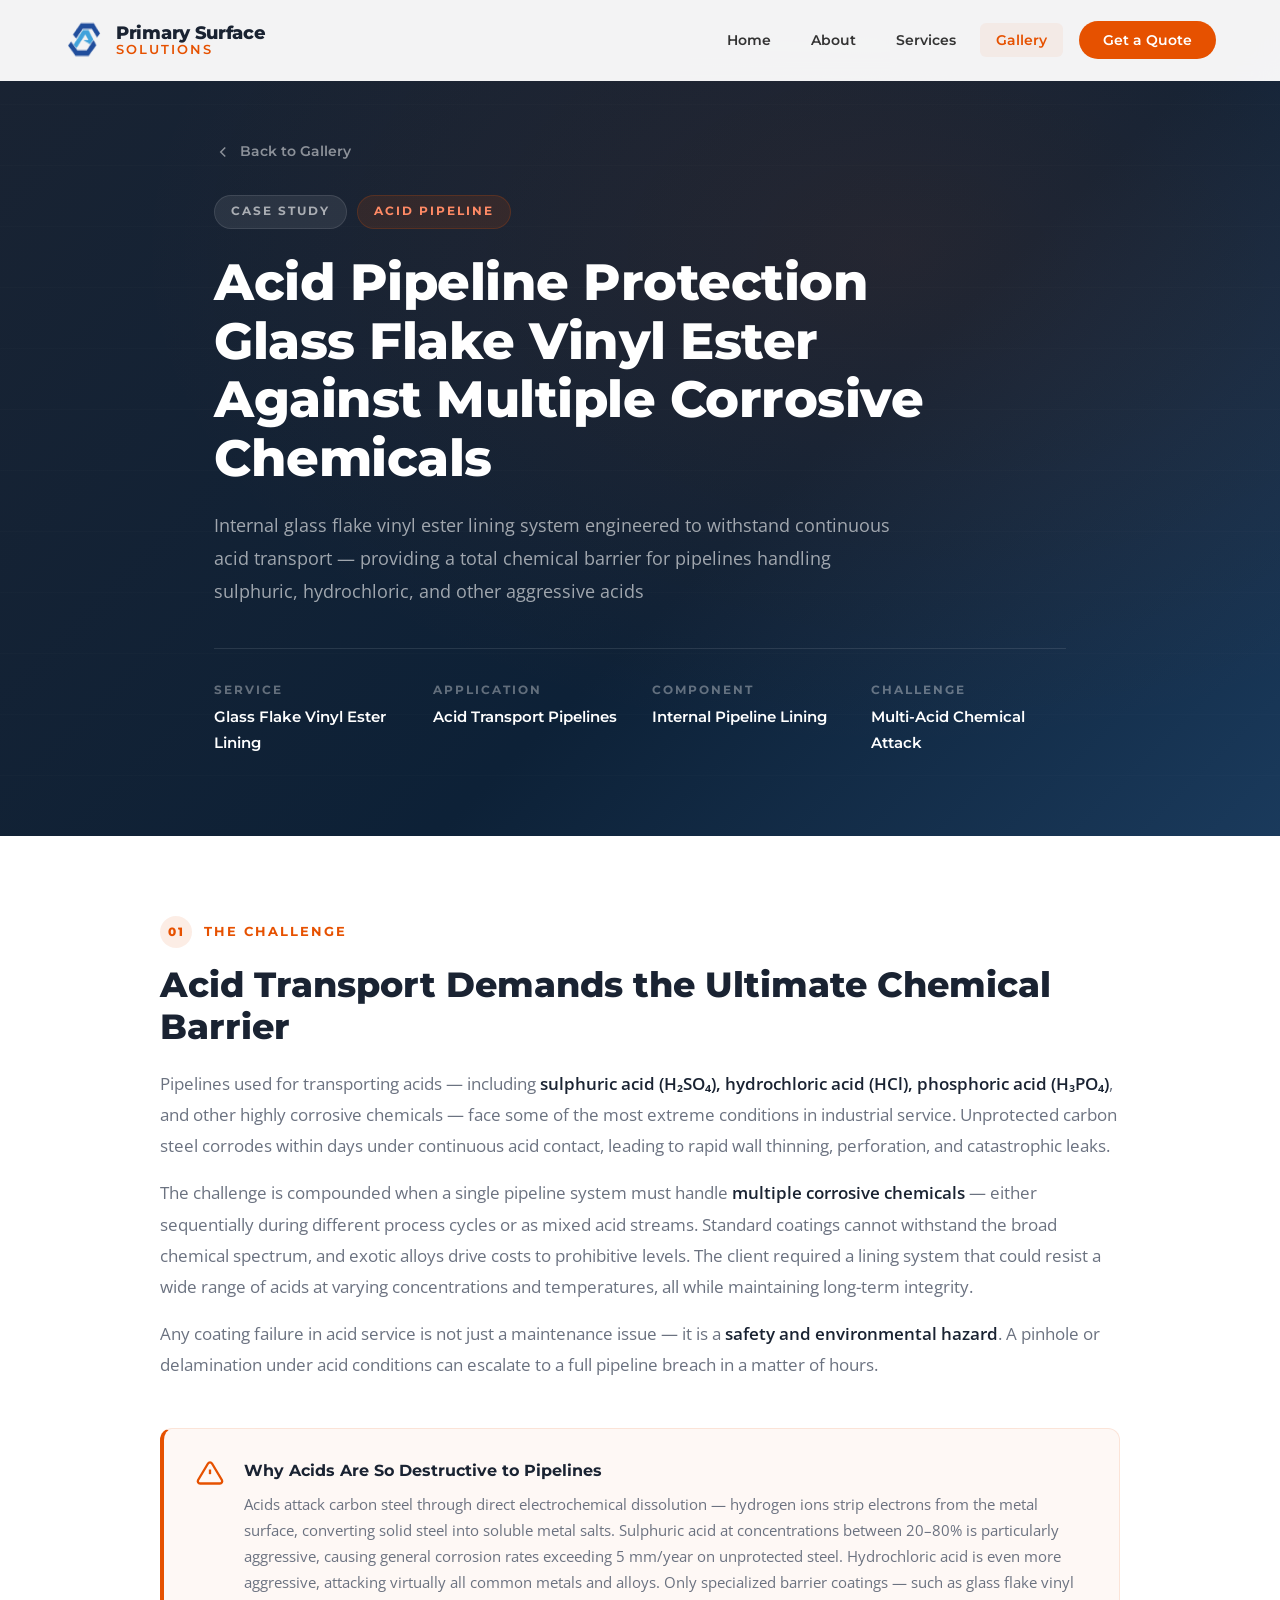
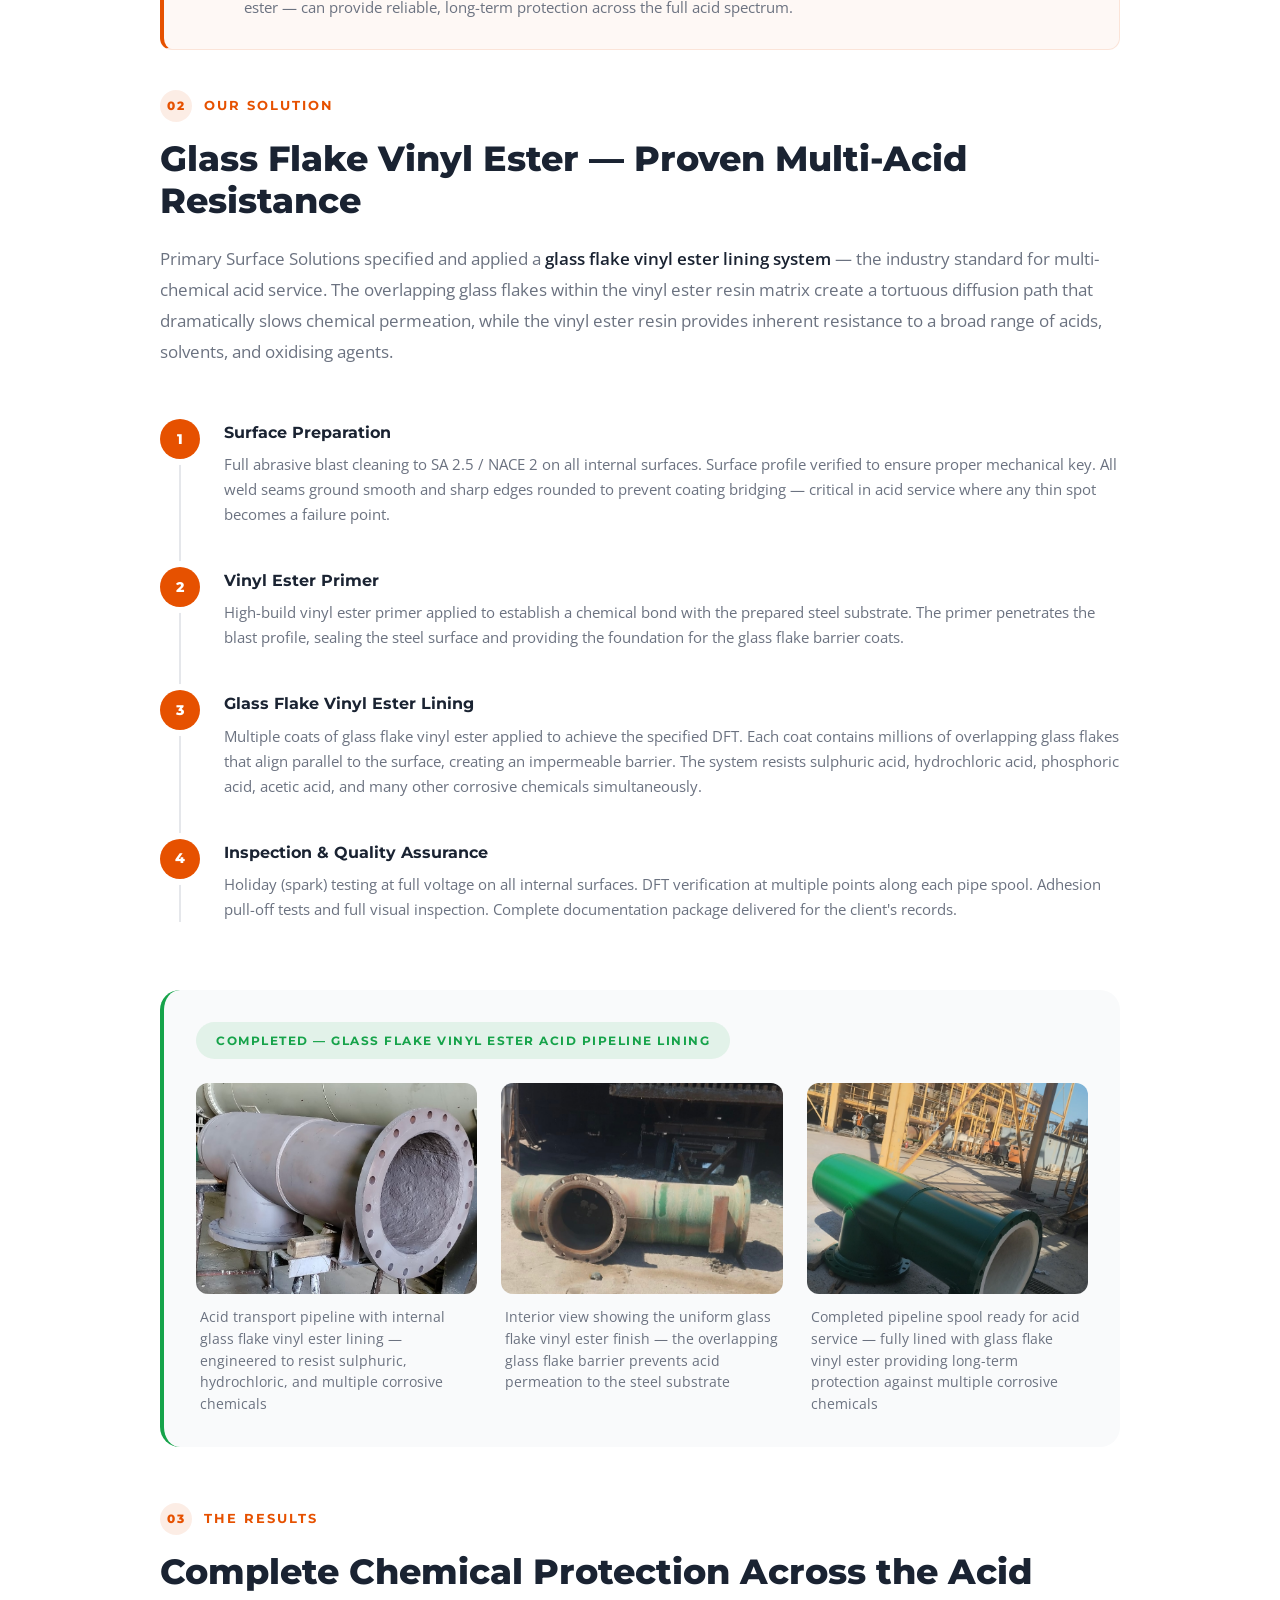
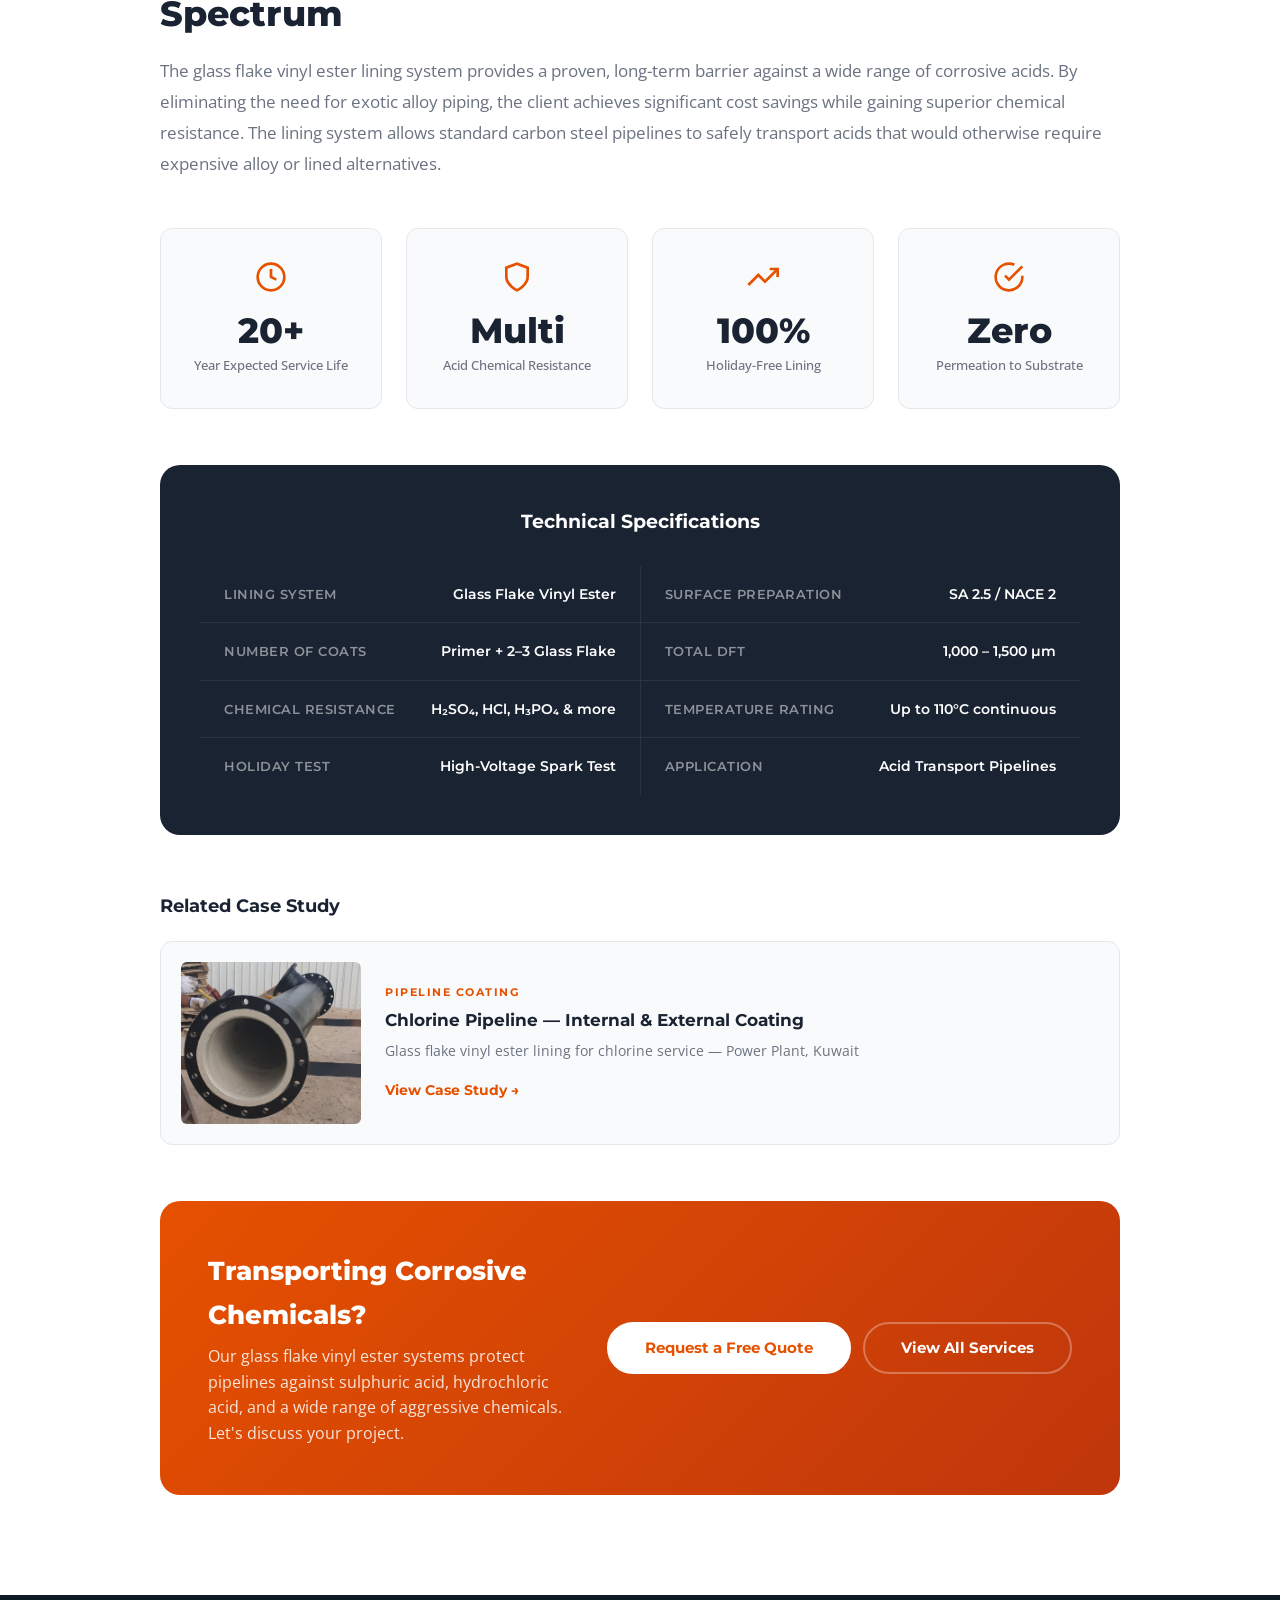
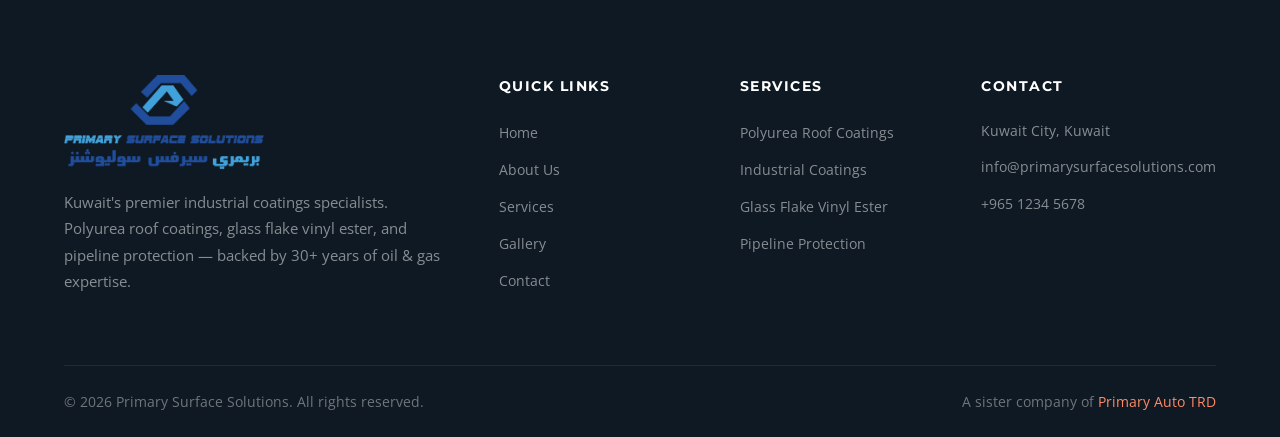
==== commit 1ca19cc4: "feat: Replace SVG placeholder logos with actual company logos Header: HeadLogo.png (icon mark) acros" ====
--- a/case-study-acid-pipeline.html
+++ b/case-study-acid-pipeline.html
@@ -17,11 +17,7 @@
     <header id="header" class="header header--scrolled">
         <div class="container header__inner">
             <a href="index.html" class="logo" aria-label="Primary Surface Solutions Home">
-                <svg class="logo__icon" viewBox="0 0 40 40" width="40" height="40" xmlns="http://www.w3.org/2000/svg">
-                    <rect x="2" y="2" width="36" height="36" rx="6" fill="#E65100"/>
-                    <path d="M10 28 L20 8 L30 28 Z" fill="none" stroke="#fff" stroke-width="2.5" stroke-linejoin="round"/>
-                    <line x1="14" y1="22" x2="26" y2="22" stroke="#fff" stroke-width="2"/>
-                </svg>
+                <img src="images/HeadLogo.png" class="logo__icon" alt="Primary Surface Solutions" width="40" height="40">
                 <div class="logo__text">
                     <span class="logo__name">Primary Surface</span>
                     <span class="logo__tagline">Solutions</span>
@@ -302,15 +298,7 @@
             <div class="footer__grid">
                 <div class="footer__brand">
                     <a href="index.html" class="logo logo--light">
-                        <svg class="logo__icon" viewBox="0 0 40 40" width="40" height="40" xmlns="http://www.w3.org/2000/svg">
-                            <rect x="2" y="2" width="36" height="36" rx="6" fill="#E65100"/>
-                            <path d="M10 28 L20 8 L30 28 Z" fill="none" stroke="#fff" stroke-width="2.5" stroke-linejoin="round"/>
-                            <line x1="14" y1="22" x2="26" y2="22" stroke="#fff" stroke-width="2"/>
-                        </svg>
-                        <div class="logo__text">
-                            <span class="logo__name">Primary Surface</span>
-                            <span class="logo__tagline">Solutions</span>
-                        </div>
+                        <img src="images/FullLogo.png" alt="Primary Surface Solutions" class="logo__full" style="max-width:200px;height:auto;">
                     </a>
                     <p class="footer__desc">Kuwait's premier industrial coatings specialists. Polyurea roof coatings, glass flake vinyl ester, and pipeline protection — backed by 30+ years of oil &amp; gas expertise.</p>
                 </div>
